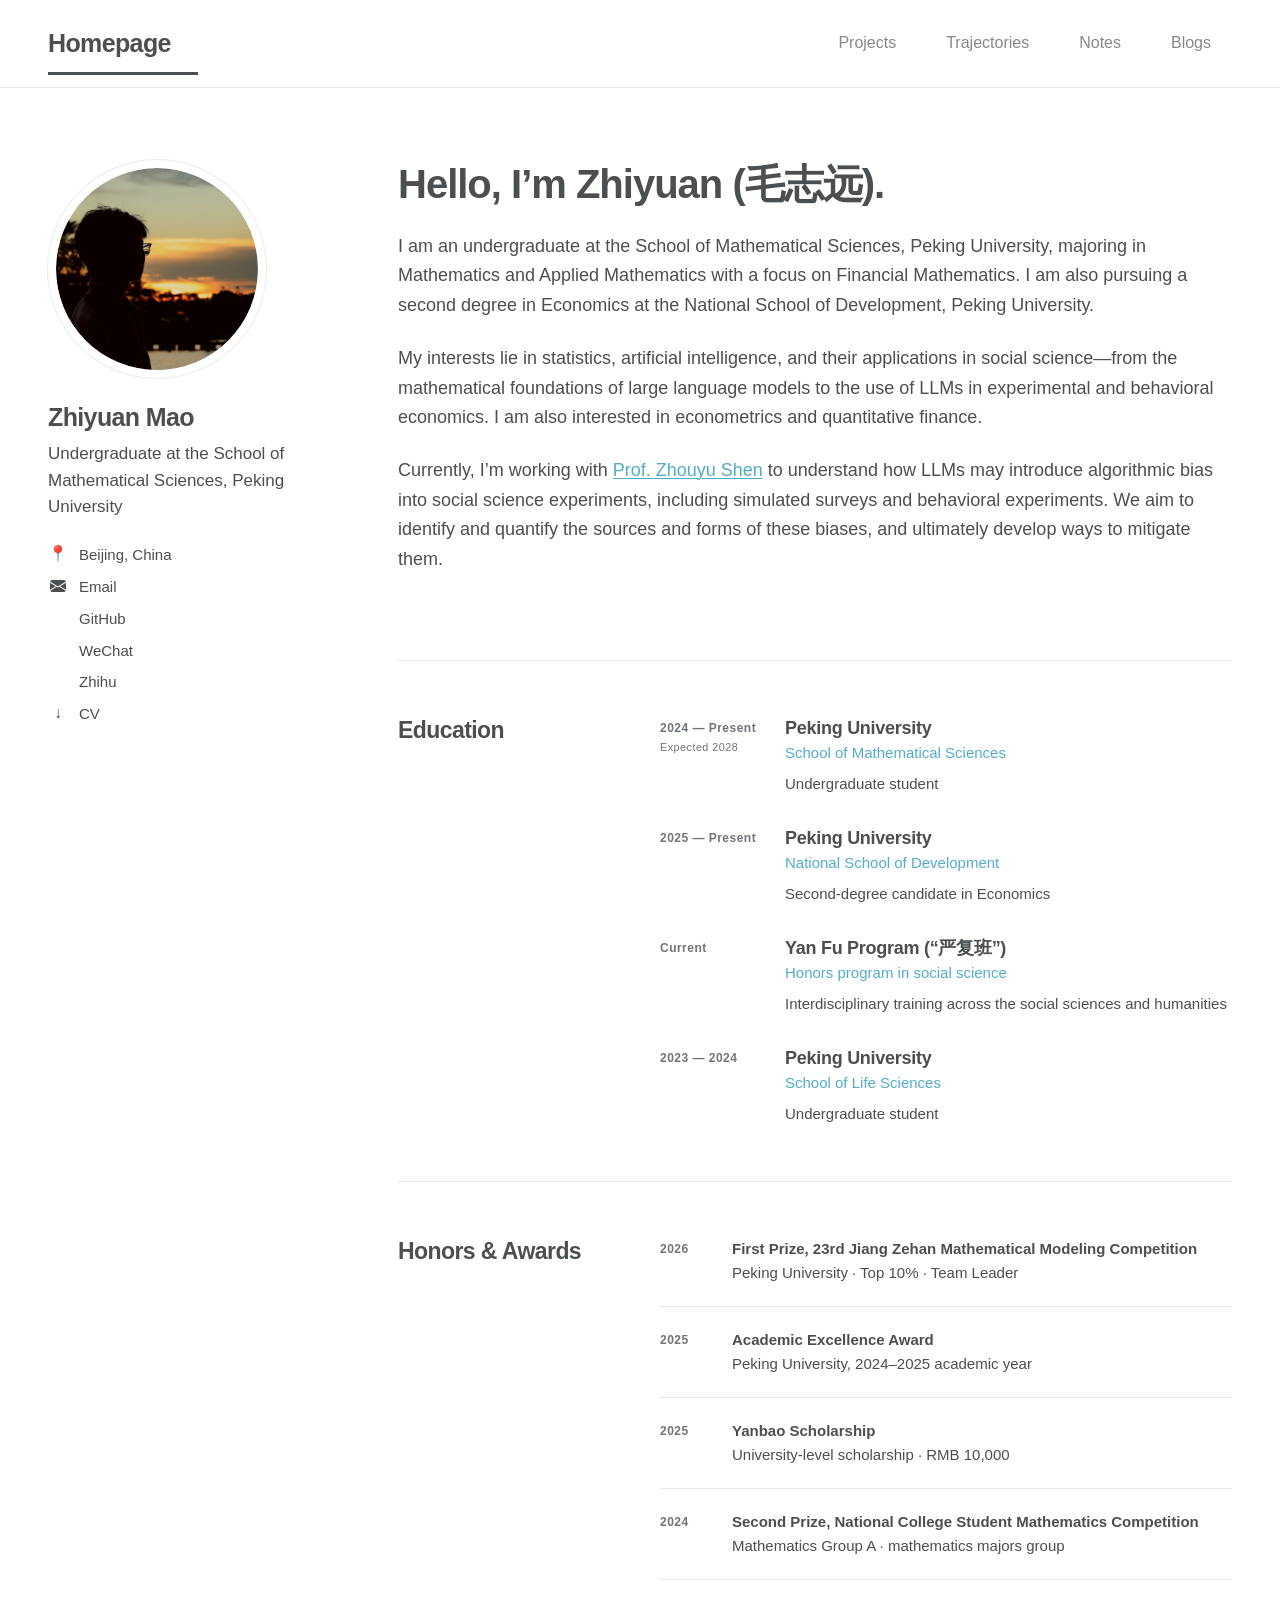
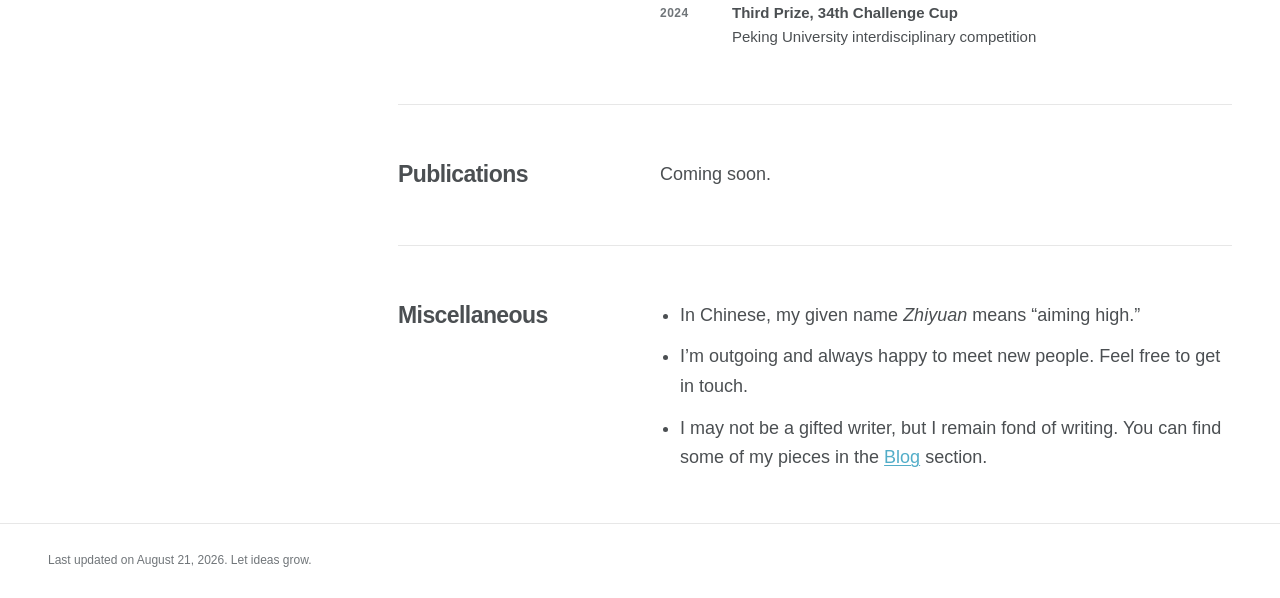
==== index.html @ ad8ecc89 "homepage and cv modified" ====
<!doctype html>
<html lang="en">
<head>
  <meta charset="utf-8">
  <meta name="viewport" content="width=device-width, initial-scale=1">
  <meta name="description" content="Zhiyuan Mao — mathematics, statistics, artificial intelligence, and social science.">
  <meta name="theme-color" content="#ffffff">
  <meta property="og:title" content="Zhiyuan Mao">
  <meta property="og:description" content="Mathematics, statistics, artificial intelligence, and social science.">
  <meta property="og:type" content="website">
  <title>Zhiyuan Mao</title>
  <link rel="icon" href="assets/images/site-icon.png" type="image/png">
  <link rel="apple-touch-icon" href="assets/images/site-icon.png">
  <link rel="stylesheet" href="styles.css?v=6">
  <script src="script.js" defer></script>
</head>
<body data-page="home">
  <a class="skip-link" href="#content">Skip to content</a>
  <header class="site-header">
    <div class="nav-wrap">
      <a class="site-name" href="index.html">Homepage</a>
      <nav class="site-nav" id="site-nav" aria-label="Primary navigation">
        <a href="projects.html" data-nav="projects">Projects</a>
        <a href="trajectories.html" data-nav="trajectories">Trajectories</a>
        <a href="notes.html" data-nav="notes">Notes</a>
        <a href="blog.html" data-nav="blog">Blogs</a>
      </nav>
    </div>
  </header>

  <div class="page-shell">
    <aside class="profile" aria-label="Profile">
      <div class="avatar"><img src="assets/images/zhiyuan-sunset.jpg" alt="Zhiyuan Mao at sunset"></div>
      <h1>Zhiyuan Mao</h1>
      <p class="profile-role">Undergraduate at the School of Mathematical Sciences, Peking University</p>
      <ul class="contact-list">
        <li><span class="contact-symbol" aria-hidden="true">📍</span> Beijing, China</li>
        <li><span class="contact-symbol" aria-hidden="true"><img src="assets/images/email.svg" alt=""></span> <a href="mailto:2300012108@stu.pku.edu.cn">Email</a></li>
        <li><span class="contact-symbol" aria-hidden="true"><img src="https://cdn.simpleicons.org/github/4b4f52" alt=""></span> <a href="https://github.com/maozy-leo" target="_blank" rel="noreferrer">GitHub</a></li>
        <li><span class="contact-symbol" aria-hidden="true"><img src="https://cdn.simpleicons.org/wechat/4b4f52" alt=""></span> <button class="contact-copy" type="button" data-copy="Mzy_2005">WeChat</button></li>
        <li><span class="contact-symbol" aria-hidden="true"><img src="https://cdn.simpleicons.org/zhihu/4b4f52" alt=""></span> <a href="https://www.zhihu.com/people/humble-90-68" target="_blank" rel="noreferrer">Zhihu</a></li>
        <li><span class="contact-symbol" aria-hidden="true">↓</span> <a href="assets/documents/zhiyuan-mao-cv.pdf" target="_blank">CV</a></li>
      </ul>
    </aside>

    <main class="content" id="content">
      <section class="intro">
        <p class="eyebrow">Welcome</p>
        <h2>Hello, I’m Zhiyuan (毛志远).</h2>
        <p>I am an undergraduate at the School of Mathematical Sciences, Peking University, majoring in Mathematics and Applied Mathematics with a focus on Financial Mathematics. I am also pursuing a second degree in Economics at the National School of Development, Peking University.</p>
        <p>My interests lie in statistics, artificial intelligence, and their applications in social science—from the mathematical foundations of large language models to the use of LLMs in experimental and behavioral economics. I am also interested in econometrics and quantitative finance.</p>
        <p>Currently, I’m working with <a href="https://szyu123.github.io/zhouyushen/" target="_blank" rel="noreferrer">Prof. Zhouyu Shen</a> to understand how LLMs may introduce algorithmic bias into social science experiments, including simulated surveys and behavioral experiments. We aim to identify and quantify the sources and forms of these biases, and ultimately develop ways to mitigate them.</p>
      </section>

      <section class="home-section" aria-labelledby="education-title">
        <div class="section-title"><h2 id="education-title">Education</h2></div>
        <div class="timeline">
          <article><time>2024 — Present<br><span class="time-note">Expected 2028</span></time><div><h3>Peking University</h3><p class="meta">School of Mathematical Sciences</p><p>Undergraduate student</p></div></article>
          <article><time>2025 — Present</time><div><h3>Peking University</h3><p class="meta">National School of Development</p><p>Second-degree candidate in Economics</p></div></article>
          <article><time>Current</time><div><h3>Yan Fu Program (“严复班”)</h3><p class="meta">Honors program in social science</p><p>Interdisciplinary training across the social sciences and humanities</p></div></article>
          <article><time>2023 — 2024</time><div><h3>Peking University</h3><p class="meta">School of Life Sciences</p><p>Undergraduate student</p></div></article>
        </div>
      </section>

      <section class="home-section" aria-labelledby="honors-title">
        <div class="section-title"><h2 id="honors-title">Honors &amp; Awards</h2></div>
        <ul class="honors-list">
          <li><span>2026</span><p><strong>First Prize, 23rd Jiang Zehan Mathematical Modeling Competition</strong><br>Peking University · Top 10% · Team Leader</p></li>
          <li><span>2025</span><p><strong>Academic Excellence Award</strong><br>Peking University, 2024–2025 academic year</p></li>
          <li><span>2025</span><p><strong>Yanbao Scholarship</strong><br>University-level scholarship · RMB 10,000</p></li>
          <li><span>2024</span><p><strong>Second Prize, National College Student Mathematics Competition</strong><br>Mathematics Group A · mathematics majors group</p></li>
          <li><span>2024</span><p><strong>Third Prize, 34th Challenge Cup</strong><br>Peking University interdisciplinary competition</p></li>
        </ul>
      </section>

      <section class="home-section" aria-labelledby="publications-title">
        <div class="section-title"><h2 id="publications-title">Publications</h2></div>
        <div class="simple-copy"><p>Coming soon.</p></div>
      </section>

      <section class="home-section" aria-labelledby="misc-title">
        <div class="section-title"><h2 id="misc-title">Miscellaneous</h2></div>
        <ul class="misc-list">
          <li>In Chinese, my given name <em>Zhiyuan</em> means “aiming high.”</li>
          <li>I’m outgoing and always happy to meet new people. Feel free to get in touch.</li>
          <li>I may not be a gifted writer, but I remain fond of writing. You can find some of my pieces in the <a href="blog.html">Blog</a> section.</li>
        </ul>
      </section>
    </main>
  </div>
  <div class="copy-toast" role="status" aria-live="polite" aria-atomic="true">WeChat ID copied to clipboard.</div>
  <footer class="site-footer"><p>Last updated on August 21, 2026. Let ideas grow.</p></footer>
</body>
</html>
---- styles.css ----
@import url('https://fonts.googleapis.com/css2?family=DM+Sans:wght@400;500;600&family=Libre+Franklin:wght@400;500;600;700&family=Source+Serif+4:opsz,wght@8..60,400;8..60,500;8..60,600&display=swap');

:root { --ink:#252a2e; --ink-soft:#5f686f; --ink-faint:#8b9297; --blue:#1769aa; --blue-dark:#0f4f83; --blue-pale:#e9f3fa; --line:#e2e6e8; --paper:#fff; --wash:#f6f8f9; --serif:"Source Serif 4",Georgia,serif; --sans:"Libre Franklin",Arial,sans-serif; --display:"DM Sans",Arial,sans-serif; --content:1120px; }
* { box-sizing:border-box; }
html { scroll-behavior:smooth; }
body { margin:0; background:var(--paper); color:var(--ink); font-family:var(--sans); font-size:15px; line-height:1.75; -webkit-font-smoothing:antialiased; }
a { color:var(--blue); text-decoration-thickness:1px; text-underline-offset:3px; }
a:hover { color:var(--blue-dark); }
.skip-link { position:fixed; left:16px; top:-80px; z-index:100; padding:9px 14px; background:var(--ink); color:white; }
.skip-link:focus { top:12px; }
.site-header { position:sticky; top:0; z-index:20; height:68px; border-bottom:1px solid var(--line); background:rgba(255,255,255,.94); backdrop-filter:blur(12px); }
.nav-wrap { width:min(calc(100% - 44px),var(--content)); height:100%; margin:0 auto; display:flex; align-items:center; }
.site-name { color:var(--ink); font-family:var(--display); font-size:19px; font-weight:600; letter-spacing:-.02em; text-decoration:none; }
.site-nav { display:flex; align-items:stretch; height:100%; margin-left:auto; }
.site-nav a { position:relative; display:grid; place-items:center; padding:0 18px; color:#4d555a; font-size:13px; font-weight:500; text-decoration:none; }
.site-nav a::after { content:""; position:absolute; left:18px; right:18px; bottom:-1px; height:2px; background:var(--blue); transform:scaleX(0); transition:transform .2s ease; }
.site-nav a:hover { color:var(--blue); }
.site-nav a.active { color:var(--ink); }
.site-nav a.active::after { transform:scaleX(1); }
.menu-button { display:none; margin-left:auto; border:0; background:transparent; color:var(--ink); font:600 13px var(--sans); }
.page-shell { width:min(calc(100% - 44px),var(--content)); margin:0 auto; display:grid; grid-template-columns:230px minmax(0,1fr); gap:clamp(54px,8vw,105px); padding:66px 0 90px; }
.profile { align-self:start; position:sticky; top:112px; }
.avatar { width:176px; height:176px; display:grid; place-items:center; border-radius:50%; background:radial-gradient(circle at 32% 26%,#edf5fa,#c6dfed 56%,#8bbbd4); box-shadow:inset 0 0 0 1px rgba(23,105,170,.12); }
.avatar img { position:relative; z-index:2; display:block; width:100%; height:100%; border-radius:inherit; object-fit:cover; object-position:center; }
.avatar span { color:rgba(15,79,131,.62); font-family:var(--serif); font-size:49px; font-weight:500; letter-spacing:-.05em; }
.profile h1 { margin:23px 0 4px; font:600 23px/1.25 var(--display); letter-spacing:-.025em; }
.profile-role { margin:0; color:var(--ink-soft); font:14px/1.55 var(--serif); }
.profile-line { margin:9px 0 24px; color:var(--ink-faint); font-size:11px; letter-spacing:.04em; text-transform:uppercase; }
.contact-list { display:grid; gap:9px; margin:0; padding:19px 0 0; border-top:1px solid var(--line); list-style:none; }
.profile .contact-list { margin-top:24px; }
.contact-list li { display:grid; grid-template-columns:18px 1fr; gap:6px; align-items:start; color:var(--ink-soft); font-size:12px; line-height:1.5; }
.contact-list li>span:first-child { color:var(--ink-faint); text-align:center; }
.contact-symbol { display:grid; width:20px; min-height:20px; place-items:center; font-size:16px; line-height:1; }
.contact-symbol img { display:block; width:16px; height:16px; }
.contact-list a { color:inherit; text-decoration:none; }
.contact-list a,.contact-copy { overflow-wrap:anywhere; }
.contact-list a:hover { color:var(--blue); }
.contact-copy { margin:0; padding:0; border:0; background:transparent; color:inherit; font:inherit; line-height:inherit; text-align:left; cursor:pointer; }
.contact-copy:hover,.contact-copy:focus-visible { color:var(--blue); text-decoration:underline; text-underline-offset:2px; }
.content { min-width:0; }
.intro { padding:3px 0 59px; border-bottom:1px solid var(--line); }
.eyebrow,.section-title>p { margin:0 0 11px; color:var(--blue); font-size:10px; font-weight:700; letter-spacing:.16em; text-transform:uppercase; }
.intro h2,.page-header h1 { margin:0 0 22px; font:500 clamp(39px,5vw,61px)/1.06 var(--serif); letter-spacing:-.035em; }
.lead { margin:0 0 26px; color:#353d42; font:400 clamp(20px,2.3vw,26px)/1.52 var(--serif); }
.intro>p:not(.eyebrow):not(.lead) { max-width:780px; color:var(--ink-soft); }
.intro-links { display:flex; gap:24px; align-items:center; margin-top:30px; }
.button { display:inline-flex; align-items:center; min-height:43px; padding:0 18px; border-radius:3px; background:var(--blue); color:white; font-size:12px; font-weight:600; text-decoration:none; }
.button:hover { background:var(--blue-dark); color:white; }
.text-link { font-size:12px; font-weight:600; text-decoration:none; }
.text-link span { margin-left:3px; }
.home-section { display:grid; grid-template-columns:220px 1fr; gap:35px; padding:55px 0; border-bottom:1px solid var(--line); }
.section-title h2 { margin:0; font:600 20px/1.25 var(--display); letter-spacing:-.025em; }
.timeline { display:grid; gap:30px; }
.timeline article { display:grid; grid-template-columns:105px 1fr; gap:20px; }
.timeline time,.honors-list>li>span { padding-top:3px; color:var(--ink-faint); font-size:10px; font-weight:600; letter-spacing:.04em; }
.timeline h3,.skill-grid h3 { margin:0; font:600 16px/1.35 var(--display); letter-spacing:-.015em; }
.timeline .meta { margin:2px 0 8px; color:var(--blue); font:500 13px/1.45 var(--serif); }
.timeline p:not(.meta),.skill-grid p { margin:0; color:var(--ink-soft); font-size:13px; line-height:1.65; }
.skill-grid { display:grid; grid-template-columns:repeat(3,1fr); gap:0; border:1px solid var(--line); }
.skill-grid article { min-height:185px; padding:20px; border-right:1px solid var(--line); }
.skill-grid article:last-child { border-right:0; }
.skill-grid h3 { margin-bottom:11px; }
.honors-list { display:grid; margin:0; padding:0; list-style:none; }
.honors-list li { display:grid; grid-template-columns:54px 1fr; gap:18px; padding:0 0 21px; margin:0 0 21px; border-bottom:1px solid var(--line); }
.honors-list li:last-child { margin:0; padding:0; border:0; }
.honors-list p { margin:0; color:var(--ink-soft); font-size:13px; line-height:1.55; }
.honors-list strong { color:var(--ink); font-weight:600; }
.time-note { font-size:.9em; font-weight:400; }
.simple-copy p { margin:0; }
.misc-list { margin:0; padding-left:20px; }
.misc-list li { margin:0 0 12px; }
.copy-toast { position:fixed; right:26px; bottom:26px; z-index:50; padding:11px 16px; border-radius:3px; background:#363a3d; color:#fff; font-size:13px; opacity:0; pointer-events:none; transform:translateY(10px); transition:opacity .18s ease,transform .18s ease; }
.copy-toast.show { opacity:1; transform:translateY(0); }
.next-section { margin-top:55px; padding:33px 38px; background:var(--wash); border-left:3px solid var(--blue); }
.next-section h2 { max-width:620px; margin:0 0 15px; font:500 26px/1.35 var(--serif); }
.page-header { padding:3px 0 46px; border-bottom:1px solid var(--line); }
.page-header .lead { max-width:760px; margin-bottom:0; }
.project-stack { display:grid; }
.project-entry { display:grid; grid-template-columns:42px 1fr; gap:28px; padding:44px 0; border-bottom:1px solid var(--line); }
.entry-number { padding-top:6px; color:var(--ink-faint); font:600 10px var(--display); }
.entry-meta { margin:0 0 8px; color:var(--blue); font-size:10px; font-weight:700; letter-spacing:.1em; text-transform:uppercase; }
.project-entry h2,.trajectory-list h2,.post-list h2 { margin:0 0 11px; font:500 25px/1.25 var(--serif); letter-spacing:-.015em; }
.project-entry p,.trajectory-list p,.post-list p { margin:0; color:var(--ink-soft); font-size:13px; }
.tags { display:flex; flex-wrap:wrap; gap:6px; margin-top:17px; }
.tags span { padding:3px 8px; border:1px solid #d7e2e8; border-radius:2px; background:#fafcfd; color:#54707f; font-size:9px; }
.entry-links { display:flex; flex-wrap:wrap; gap:19px; margin-top:17px; }
.entry-links a { font-size:11px; font-weight:600; text-decoration:none; }
.trajectory-list article { display:grid; grid-template-columns:128px 1fr; gap:30px; padding:43px 0; border-bottom:1px solid var(--line); }
.trajectory-date { padding-top:5px; color:var(--ink-faint); font-size:10px; font-weight:600; letter-spacing:.03em; }
.trajectory-list ul { margin:18px 0 0; padding-left:18px; color:var(--ink-soft); font-size:12px; }
.trajectory-list li { margin:4px 0; }
.placeholder-entry { background:linear-gradient(90deg,transparent,var(--wash)); }
.note-section { padding:49px 0 7px; }
.note-heading { display:grid; grid-template-columns:1fr .75fr; gap:35px; align-items:end; margin-bottom:23px; }
.note-heading h2 { margin:0; font:500 28px/1.25 var(--serif); }
.note-heading>p { margin:0; color:var(--ink-faint); font-size:11px; line-height:1.6; }
.note-grid { display:grid; grid-template-columns:repeat(3,1fr); border-top:1px solid var(--line); border-left:1px solid var(--line); }
.note-card { min-height:220px; display:flex; flex-direction:column; padding:20px; border-right:1px solid var(--line); border-bottom:1px solid var(--line); color:var(--ink); text-decoration:none; transition:background .2s,transform .2s; }
a.note-card:hover { position:relative; z-index:1; background:var(--blue-pale); color:var(--ink); transform:translateY(-3px); }
.note-card>span { color:var(--blue); font-size:9px; font-weight:700; letter-spacing:.08em; text-transform:uppercase; }
.note-card h3 { margin:18px 0 10px; font:500 19px/1.3 var(--serif); }
.note-card p { margin:0; color:var(--ink-soft); font-size:11px; line-height:1.6; }
.note-card i { margin-top:auto; padding-top:18px; color:var(--blue); font-size:10px; font-style:normal; font-weight:600; }
.note-card.muted { background:#fbfbfb; }
.note-card.muted i { color:var(--ink-faint); }
.course-note-card { min-height:155px; }
.technical-note-grid { grid-template-columns:repeat(2,1fr); }
.technical-note-card { min-height:205px; }
.post-list>a { display:grid; grid-template-columns:145px 1fr; gap:28px; padding:37px 0; border-bottom:1px solid var(--line); color:var(--ink); text-decoration:none; transition:padding .2s,background .2s; }
.post-list>a:hover { padding-left:12px; background:linear-gradient(90deg,var(--wash),transparent); color:var(--ink); }
.post-list time { padding-top:5px; color:var(--ink-faint); font-size:10px; }
.post-list>a>span { color:var(--blue); font-size:17px; }
.blog-closing { margin:48px 0 0; padding:3px 0 3px 25px; border-left:3px solid var(--blue); color:var(--ink); font-size:18px; }
.site-footer { border-top:1px solid var(--line); }
.site-footer p { width:min(calc(100% - 44px),var(--content)); margin:0 auto; padding:27px 0; color:var(--ink-faint); font-size:10px; }

@media (max-width:860px) {
  .site-header { height:61px; }
  .nav-wrap { width:min(calc(100% - 32px),var(--content)); }
  .menu-button { display:block; }
  .site-nav { display:none; position:absolute; top:61px; left:0; right:0; height:auto; padding:8px 16px 14px; border-bottom:1px solid var(--line); background:white; box-shadow:0 10px 25px rgba(24,39,48,.08); }
  .site-nav.open { display:grid; }
  .site-nav a { display:block; padding:10px 0; }
  .site-nav a::after { display:none; }
  .page-shell { width:min(calc(100% - 32px),var(--content)); grid-template-columns:1fr; gap:45px; padding-top:40px; }
  .profile { position:static; display:grid; grid-template-columns:112px 1fr; column-gap:24px; align-items:center; padding-bottom:36px; border-bottom:1px solid var(--line); }
  .avatar { grid-row:1/span 4; width:112px; height:112px; }
  .avatar span { font-size:34px; }
  .profile h1 { margin-top:0; }
  .profile-line { margin-bottom:0; }
  .contact-list { grid-column:1/-1; grid-template-columns:repeat(2,minmax(0,1fr)); margin-top:25px; }
  .note-grid { grid-template-columns:repeat(2,1fr); }
}
@media (max-width:620px) {
  .page-shell { padding-bottom:60px; }
  .profile { grid-template-columns:82px 1fr; column-gap:18px; }
  .avatar { width:82px; height:82px; }
  .avatar span { font-size:27px; }
  .profile h1 { font-size:21px; }
  .contact-list { grid-template-columns:1fr; }
  .intro h2,.page-header h1 { font-size:39px; }
  .intro-links { align-items:flex-start; flex-direction:column; gap:14px; }
  .home-section { grid-template-columns:1fr; gap:24px; }
  .timeline article { grid-template-columns:85px 1fr; gap:14px; }
  .skill-grid { grid-template-columns:1fr; }
  .skill-grid article { min-height:0; border-right:0; border-bottom:1px solid var(--line); }
  .skill-grid article:last-child { border-bottom:0; }
  .next-section { padding:28px 24px; }
  .project-entry { grid-template-columns:28px 1fr; gap:12px; }
  .trajectory-list article { grid-template-columns:1fr; gap:8px; }
  .note-heading { grid-template-columns:1fr; gap:10px; }
  .note-grid { grid-template-columns:1fr; }
  .note-card { min-height:190px; }
  .course-note-card { min-height:150px; }
  .post-list>a { grid-template-columns:1fr; gap:8px; }
  .post-list time { grid-column:1/-1; }
}

/* Academic Pages visual language — intentionally close to the reference. */
:root {
  --ink:#4b4f52;
  --ink-soft:#505457;
  --ink-faint:#707579;
  --blue:#52adc8;
  --blue-dark:#318da9;
  --blue-pale:#f2fafc;
  --line:#e7e7e7;
  --wash:#f7f7f7;
  --sans:-apple-system,BlinkMacSystemFont,"Segoe UI",Roboto,"Helvetica Neue",Arial,sans-serif;
  --display:var(--sans);
  --serif:var(--sans);
  --content:1460px;
}

body { color:var(--ink); font-family:var(--sans); font-size:18px; line-height:1.65; }
a { color:var(--blue); text-decoration-thickness:1px; text-underline-offset:2px; }
.site-header { height:88px; background:#fff; backdrop-filter:none; }
.nav-wrap { width:min(calc(100% - 96px),var(--content)); }
.site-name { position:relative; align-self:stretch; display:flex; align-items:center; min-width:150px; color:var(--ink); font-size:25px; font-weight:700; letter-spacing:-.025em; }
.site-name::after { content:""; position:absolute; right:0; bottom:12px; left:0; height:3px; background:var(--ink); }
body:not([data-page="home"]) .site-name::after { display:none; }
.site-nav { gap:8px; }
.site-nav a { padding:0 21px; color:var(--ink); font-size:18px; font-weight:400; }
.site-nav a::after { display:none; }
.site-nav a:hover,.site-nav a.active { color:var(--blue); }
.site-nav a.active::after { display:block; right:21px; bottom:12px; left:21px; height:3px; background:var(--ink); transform:scaleX(1); }

.page-shell { width:min(calc(100% - 96px),var(--content)); grid-template-columns:270px minmax(0,1fr); gap:80px; padding:72px 0 110px; }
.profile { top:126px; }
.avatar { position:relative; width:218px; height:218px; overflow:hidden; border:8px solid #fff; outline:1px solid #eceeef; background:#e1e3e4; box-shadow:0 0 0 1px #f3f3f3; }
.avatar span { display:none; }
.avatar::before { content:""; position:absolute; z-index:1; top:42px; left:50%; width:78px; height:78px; border-radius:50%; background:#adb2b5; transform:translateX(-50%); }
.avatar::after { content:""; position:absolute; bottom:-9px; left:50%; width:190px; height:108px; border-radius:50% 50% 0 0; background:#adb2b5; transform:translateX(-50%); }
.profile h1 { margin:24px 0 8px; color:var(--ink); font-size:25px; font-weight:700; letter-spacing:-.025em; }
.profile-role { color:var(--ink); font-family:var(--sans); font-size:17px; line-height:1.55; }
.profile-line { margin:10px 0 28px; color:var(--ink-soft); font-size:13px; letter-spacing:0; text-transform:none; }
.contact-list { gap:10px; padding-top:0; border-top:0; }
.contact-list li { grid-template-columns:24px 1fr; gap:7px; color:var(--ink); font-size:15px; line-height:1.45; }
.contact-list li>span:first-child { color:var(--ink); font-weight:700; }

.intro { padding:2px 0 62px; }
.eyebrow { display:none; }
.intro h2,.page-header h1 { margin:0 0 25px; color:var(--ink); font-family:var(--sans); font-size:40px; font-weight:700; line-height:1.12; letter-spacing:-.025em; }
.lead { margin-bottom:25px; color:var(--ink); font-family:var(--sans); font-size:21px; line-height:1.55; }
.intro>p:not(.eyebrow):not(.lead) { max-width:none; margin:0 0 23px; color:var(--ink); font-size:18px; line-height:1.65; }
.intro-links { margin-top:23px; }
.button { min-height:auto; padding:0; border-radius:0; background:transparent; color:var(--blue); font-size:17px; font-weight:400; text-decoration:underline; text-underline-offset:2px; }
.button:hover { background:transparent; color:var(--blue-dark); }
.text-link { font-size:17px; font-weight:400; text-decoration:underline; }

.home-section { grid-template-columns:220px 1fr; gap:42px; padding:55px 0; }
.section-title>p { margin-bottom:8px; color:var(--ink-faint); font-size:11px; }
.section-title h2 { color:var(--ink); font-size:23px; font-weight:700; }
.timeline time,.honors-list>li>span { color:var(--ink-faint); font-size:12px; }
.timeline h3,.skill-grid h3 { color:var(--ink); font-size:18px; font-weight:700; }
.timeline .meta { color:var(--blue); font-family:var(--sans); font-size:15px; }
.timeline p:not(.meta),.skill-grid p,.honors-list p { color:var(--ink); font-size:15px; line-height:1.6; }
.skill-grid article { min-height:205px; padding:24px; }
.next-section { background:#fafafa; border-left:0; }
.next-section h2 { font-family:var(--sans); font-size:24px; font-weight:700; }

.page-header { padding:2px 0 48px; }
.page-header .lead { max-width:none; }
.entry-meta { color:var(--blue); }
.project-entry h2,.trajectory-list h2,.post-list h2,.note-heading h2,.note-card h3 { color:var(--ink); font-family:var(--sans); font-weight:700; }
.project-entry h2,.trajectory-list h2,.post-list h2 { font-size:25px; }
.project-entry p,.trajectory-list p,.post-list p { color:var(--ink); font-size:16px; line-height:1.65; }
.project-entry .project-award { margin:0 0 13px; color:var(--blue-dark); font-size:13px; line-height:1.55; }
.entry-links a { font-size:15px; font-weight:400; text-decoration:underline; }
.tags span { color:var(--ink-soft); font-size:11px; }
.trajectory-list ul { color:var(--ink); font-size:15px; }
.note-heading>p,.note-card p { color:var(--ink); }
.note-card>span { color:var(--blue); }
.note-card i { font-size:13px; font-weight:400; text-decoration:underline; }
.post-list time { font-size:13px; }
.post-list p[lang="zh-CN"] { line-height:1.8; }
.site-footer p { width:min(calc(100% - 96px),var(--content)); font-size:12px; }

@media (max-width:1100px) {
  .site-name { min-width:150px; }
  .site-nav a { padding:0 12px; font-size:16px; }
  .page-shell { grid-template-columns:230px minmax(0,1fr); gap:50px; }
}

@media (max-width:860px) {
  .site-header { height:68px; }
  .nav-wrap { width:min(calc(100% - 36px),var(--content)); }
  .site-name { min-width:0; font-size:22px; }
  .site-name::after { bottom:8px; height:2px; }
  .site-nav { top:68px; gap:0; }
  .site-nav a { font-size:16px; }
  .site-nav a.active::after { display:none; }
  .page-shell { width:min(calc(100% - 36px),var(--content)); grid-template-columns:1fr; gap:45px; padding-top:44px; }
  .profile { grid-template-columns:130px 1fr; }
  .avatar { width:130px; height:130px; }
  .avatar::before { top:23px; width:48px; height:48px; }
  .avatar::after { width:112px; height:63px; }
  .contact-list { grid-template-columns:repeat(2,minmax(0,1fr)); }
}

@media (max-width:620px) {
  body { font-size:16px; }
  .profile { grid-template-columns:92px 1fr; }
  .avatar { width:92px; height:92px; }
  .avatar::before { top:15px; width:35px; height:35px; }
  .avatar::after { width:82px; height:47px; }
  .profile h1 { font-size:21px; }
  .profile-role { font-size:15px; }
  .contact-list { grid-template-columns:1fr; }
  .intro h2,.page-header h1 { font-size:34px; }
  .lead { font-size:19px; }
  .intro>p:not(.eyebrow):not(.lead) { font-size:16px; }
  .home-section { grid-template-columns:1fr; }
}

/* Persistent flat navigation and a single homepage footer divider. */
.menu-button { display:none !important; }
.site-nav a { color:#85898c; font-size:16px; font-weight:400; }
.site-nav a.active { color:var(--ink); font-weight:700; }
body[data-page="home"] .home-section:last-of-type { padding-bottom:38px; border-bottom:0; }
body[data-page="home"] .page-shell { padding-bottom:0; }
body[data-page="projects"] .project-entry:last-child { border-bottom:0; }

@media (max-width:860px) {
  .site-nav { position:static; display:flex; height:100%; margin-left:auto; padding:0; border:0; background:transparent; box-shadow:none; }
  .site-nav a { display:flex; align-items:center; padding:0 9px; color:#85898c; font-size:13px; }
  .site-nav a.active { color:var(--ink); font-weight:700; }
  .site-nav a.active::after { display:block; right:9px; bottom:8px; left:9px; height:2px; }
}

@media (max-width:620px) {
  .nav-wrap { width:calc(100% - 20px); }
  .site-name { min-width:auto; font-size:18px; }
  .site-nav a { padding:0 5px; font-size:11px; letter-spacing:-.01em; }
  .site-nav a.active::after { right:5px; bottom:7px; left:5px; }
}

/* Notes — compact academic archive. */
body[data-page="notes"] .notes-header { padding-bottom:54px; border-bottom:0; }
.notes-intro,.accent-intro { margin:0; padding:3px 0 3px 25px; border-left:3px solid var(--blue); font-size:20px; line-height:1.65; }
.notes-section { padding:39px 0 5px; border-top:1px solid var(--line); }
.notes-section + .notes-section { margin-top:50px; }
.notes-section-heading { display:flex; align-items:baseline; justify-content:space-between; gap:24px; }
.notes-section-heading h2 { margin:0; color:var(--ink); font-size:29px; line-height:1.2; }
.notes-section-heading>span { flex:none; color:var(--ink-faint); font-size:11px; font-weight:700; letter-spacing:.08em; text-transform:uppercase; }
.notes-section-description { max-width:620px; margin:10px 0 31px; color:var(--ink-faint); font-size:14px; line-height:1.6; }
.course-groups { display:grid; gap:34px; }
.course-group { display:grid; grid-template-columns:190px minmax(0,1fr); gap:34px; }
.course-group>header { display:flex; align-items:flex-start; justify-content:space-between; gap:12px; padding-top:13px; border-top:2px solid var(--ink); }
.course-group>header h3 { margin:0; color:var(--ink); font-size:15px; line-height:1.45; }
.course-group>header span { color:var(--ink-faint); font-size:10px; font-weight:700; }
.course-list { display:grid; grid-template-columns:repeat(2,minmax(0,1fr)); column-gap:24px; }
.course-list a { display:flex; align-items:center; justify-content:space-between; gap:16px; min-height:58px; padding:10px 12px; border-top:1px solid var(--line); color:var(--ink); font-size:14px; font-weight:600; line-height:1.35; text-decoration:none; transition:background .18s,color .18s,padding .18s; }
.course-list a:hover { padding-left:17px; background:var(--blue-pale); color:var(--blue-dark); }
.course-list i { flex:none; color:var(--blue); font-size:14px; font-style:normal; font-weight:400; }
.technical-note-grid { display:grid; grid-template-columns:repeat(2,minmax(0,1fr)); gap:22px; }
.technical-note { min-height:235px; display:flex; flex-direction:column; padding:24px 25px; border:1px solid var(--line); border-top:3px solid var(--blue); background:#fcfcfc; color:var(--ink); text-decoration:none; transition:background .18s,box-shadow .18s,transform .18s; }
.technical-note:hover { background:var(--blue-pale); box-shadow:0 10px 26px rgba(35,69,82,.08); color:var(--ink); transform:translateY(-3px); }
.technical-number { align-self:flex-end; color:#b9bdc0; font-size:28px; font-weight:300; line-height:1; }
.technical-source { margin-top:-7px; color:var(--blue); font-size:10px; font-weight:700; letter-spacing:.09em; text-transform:uppercase; }
.technical-note h3 { margin:17px 0 11px; color:var(--ink); font-size:21px; line-height:1.3; }
.technical-note p { margin:0; color:var(--ink-soft); font-size:13px; line-height:1.65; }
.technical-note i { margin-top:auto; padding-top:24px; color:var(--blue-dark); font-size:13px; font-style:normal; text-decoration:underline; text-underline-offset:2px; }

@media (max-width:860px) {
  .course-group { grid-template-columns:155px minmax(0,1fr); gap:24px; }
}

@media (max-width:620px) {
  body[data-page="notes"] .notes-header { padding-bottom:42px; }
  .notes-intro,.accent-intro { padding-left:18px; font-size:17px; }
  .notes-section { padding-top:31px; }
  .notes-section + .notes-section { margin-top:42px; }
  .notes-section-heading h2 { font-size:25px; }
  .course-group { grid-template-columns:1fr; gap:9px; }
  .course-group>header { padding-top:11px; }
  .course-list { grid-template-columns:1fr; }
  .course-list a { min-height:54px; }
  .technical-note-grid { grid-template-columns:1fr; }
  .technical-note { min-height:215px; }
}

/* Trajectories — interactive timeline. */
body[data-page="trajectories"] .page-header { border-bottom:0; }
.trajectory-explorer { display:grid; grid-template-columns:275px minmax(0,1fr); gap:48px; padding-top:28px; border-top:1px solid var(--line); }
.trajectory-nav { position:relative; }
.trajectory-nav::before { content:""; position:absolute; top:9px; bottom:38px; left:7px; width:1px; background:var(--line); }
.trajectory-point { position:relative; width:100%; display:block; padding:0 0 31px 35px; border:0; background:transparent; color:var(--ink-faint); font:inherit; text-align:left; cursor:pointer; }
.trajectory-point::before { content:""; position:absolute; z-index:1; top:6px; left:1px; width:13px; height:13px; border:2px solid #b9bdc0; border-radius:50%; background:#fff; transition:border-color .18s,background .18s,box-shadow .18s,transform .18s; }
.trajectory-point:hover::before,.trajectory-point:focus-visible::before,.trajectory-point.active::before { border-color:var(--blue); background:var(--blue); box-shadow:0 0 0 5px var(--blue-pale); transform:scale(1.06); }
.trajectory-point:focus-visible { outline:0; }
.trajectory-point-date { display:block; color:var(--ink-faint); font-size:11px; font-weight:700; letter-spacing:.04em; text-transform:uppercase; transition:color .18s; }
.trajectory-point-summary { display:block; margin-top:5px; color:inherit; font-size:13px; line-height:1.45; transition:color .18s; }
.trajectory-point:hover .trajectory-point-date,.trajectory-point.active .trajectory-point-date { color:var(--blue-dark); }
.trajectory-point:hover .trajectory-point-summary,.trajectory-point.active .trajectory-point-summary { color:var(--ink); }
.trajectory-details { min-width:0; }
.trajectory-panel { min-height:430px; padding:34px 36px 38px; border-top:3px solid var(--blue); background:#fafafa; animation:trajectory-panel-in .24s ease both; }
.trajectory-panel[hidden] { display:none; }
.trajectory-panel .entry-meta { margin-bottom:12px; }
.trajectory-panel h2 { margin:0 0 18px; color:var(--ink); font-size:29px; line-height:1.25; }
.trajectory-panel p { margin:0; color:var(--ink); font-size:16px; line-height:1.72; }
.trajectory-panel ul { margin:22px 0 0; padding-left:21px; color:var(--ink); font-size:15px; line-height:1.65; }
.trajectory-panel li + li { margin-top:10px; }
.trajectory-panel .entry-links { margin-top:25px; }
.trajectory-panel-next { border-top:0; border-left:3px solid var(--blue); background:linear-gradient(135deg,#fafafa,var(--blue-pale)); }
@keyframes trajectory-panel-in { from { opacity:0; transform:translateY(5px); } to { opacity:1; transform:none; } }

@media (max-width:720px) {
  .trajectory-explorer { grid-template-columns:1fr; gap:26px; }
  .trajectory-nav { display:grid; grid-template-columns:repeat(2,minmax(0,1fr)); gap:0 18px; }
  .trajectory-nav::before { display:none; }
  .trajectory-point { min-height:74px; padding:13px 8px 13px 27px; border-top:1px solid var(--line); }
  .trajectory-point::before { top:17px; left:4px; }
  .trajectory-panel { min-height:0; padding:27px 24px 31px; }
  .trajectory-panel h2 { font-size:24px; }
}

@media (max-width:420px) {
  .trajectory-nav { grid-template-columns:1fr; }
  .trajectory-point { min-height:66px; }
}

@media (prefers-reduced-motion:reduce) {
  .trajectory-panel { animation:none; }
}
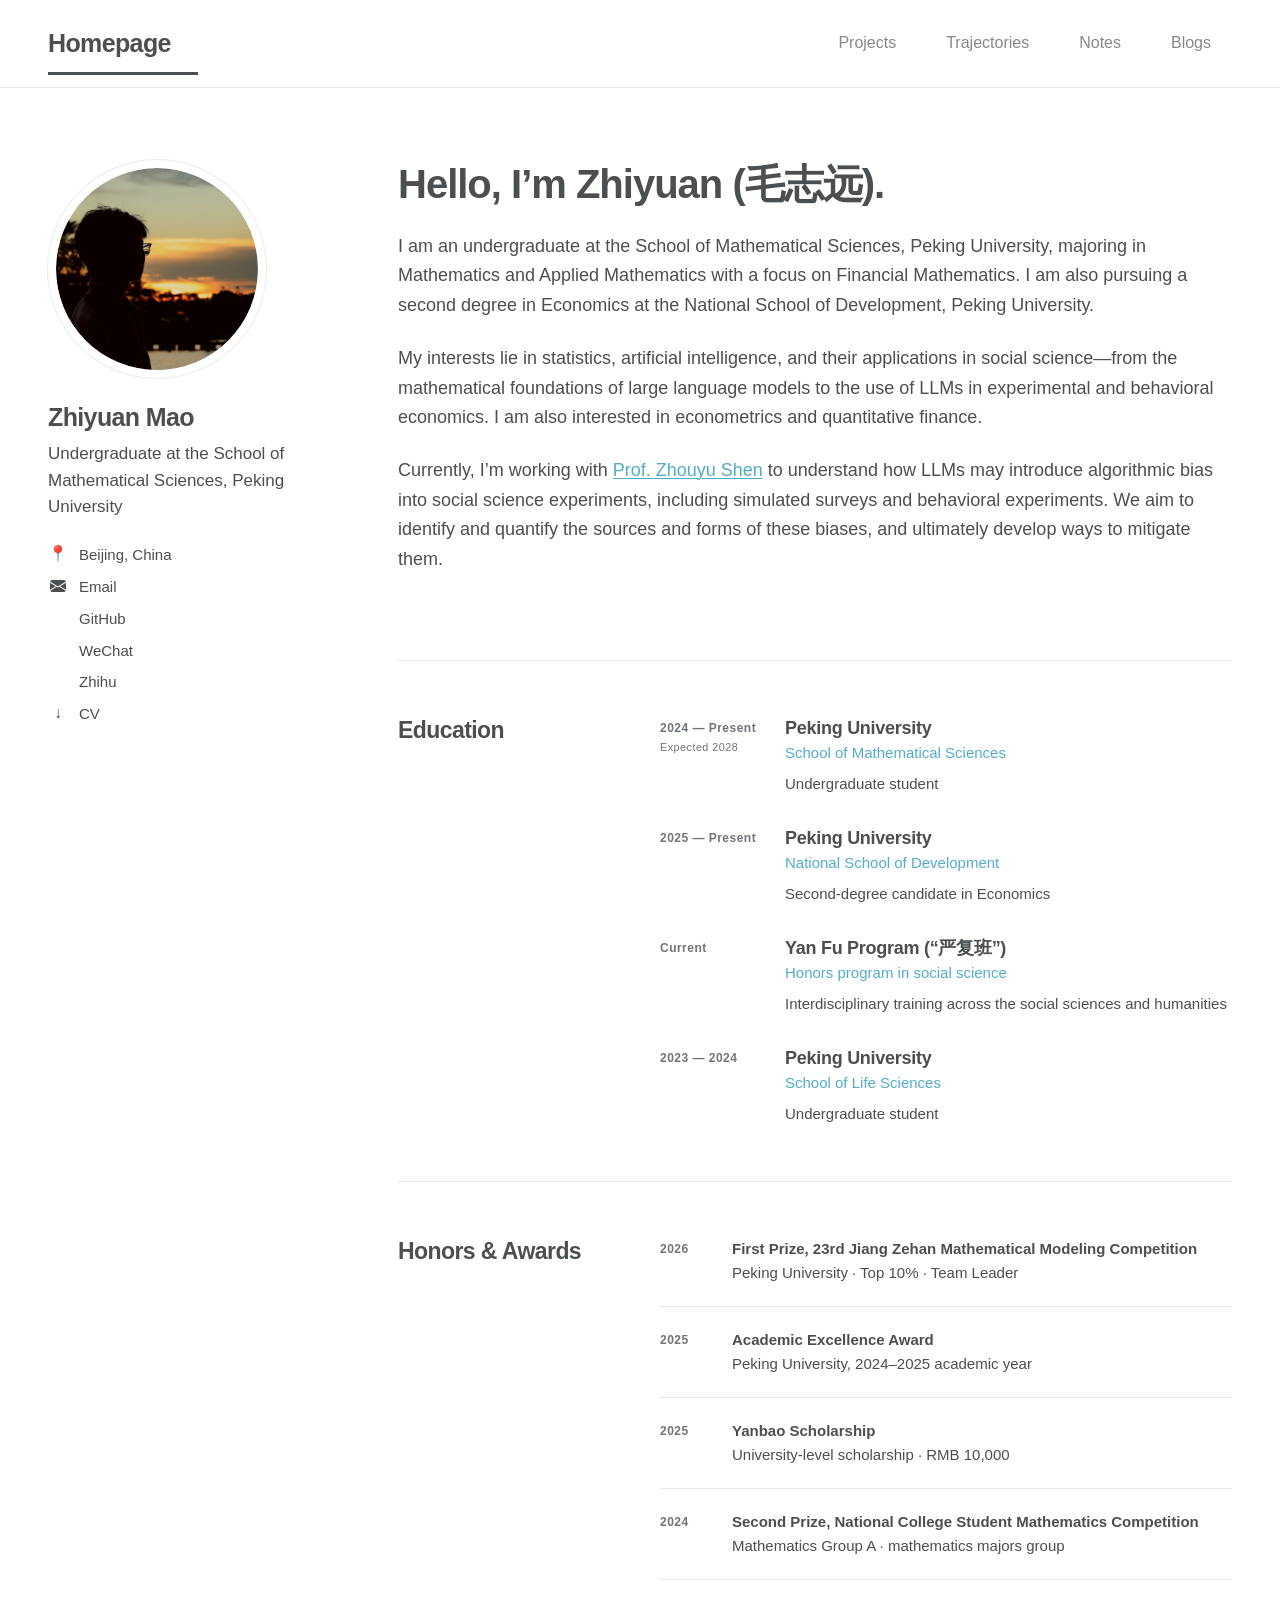
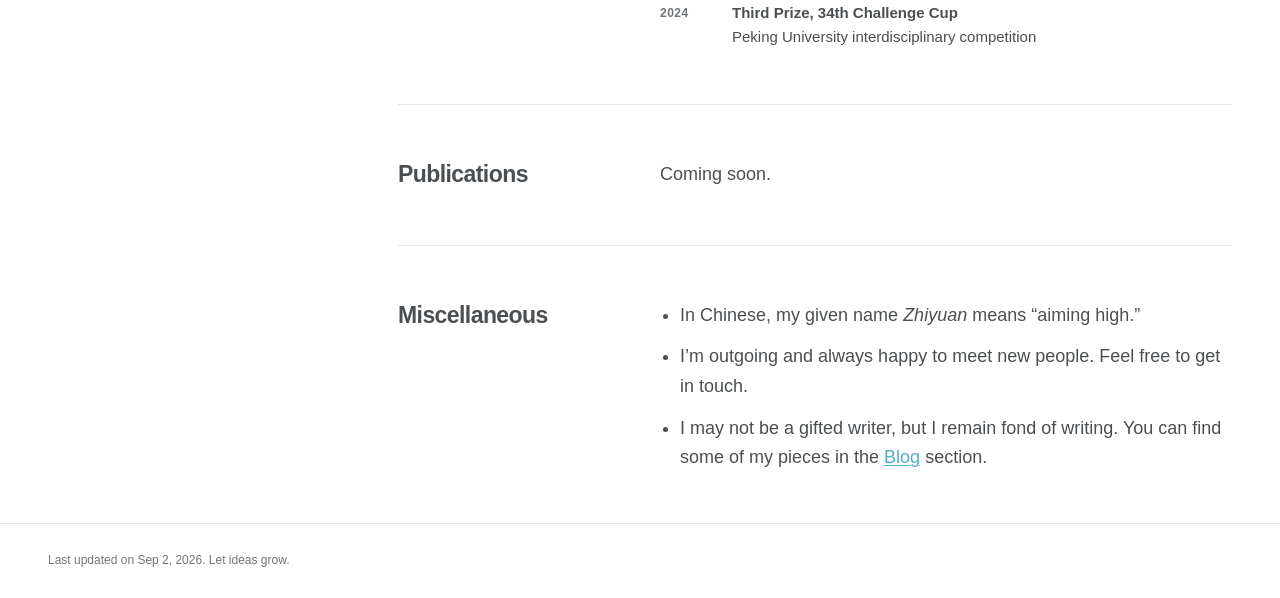
==== commit b125fb93: "Date updated" ====
--- a/index.html
+++ b/index.html
@@ -89,6 +89,6 @@
     </main>
   </div>
   <div class="copy-toast" role="status" aria-live="polite" aria-atomic="true">WeChat ID copied to clipboard.</div>
-  <footer class="site-footer"><p>Last updated on August 21, 2026. Let ideas grow.</p></footer>
+  <footer class="site-footer"><p>Last updated on Sep 2, 2026. Let ideas grow.</p></footer>
 </body>
 </html>
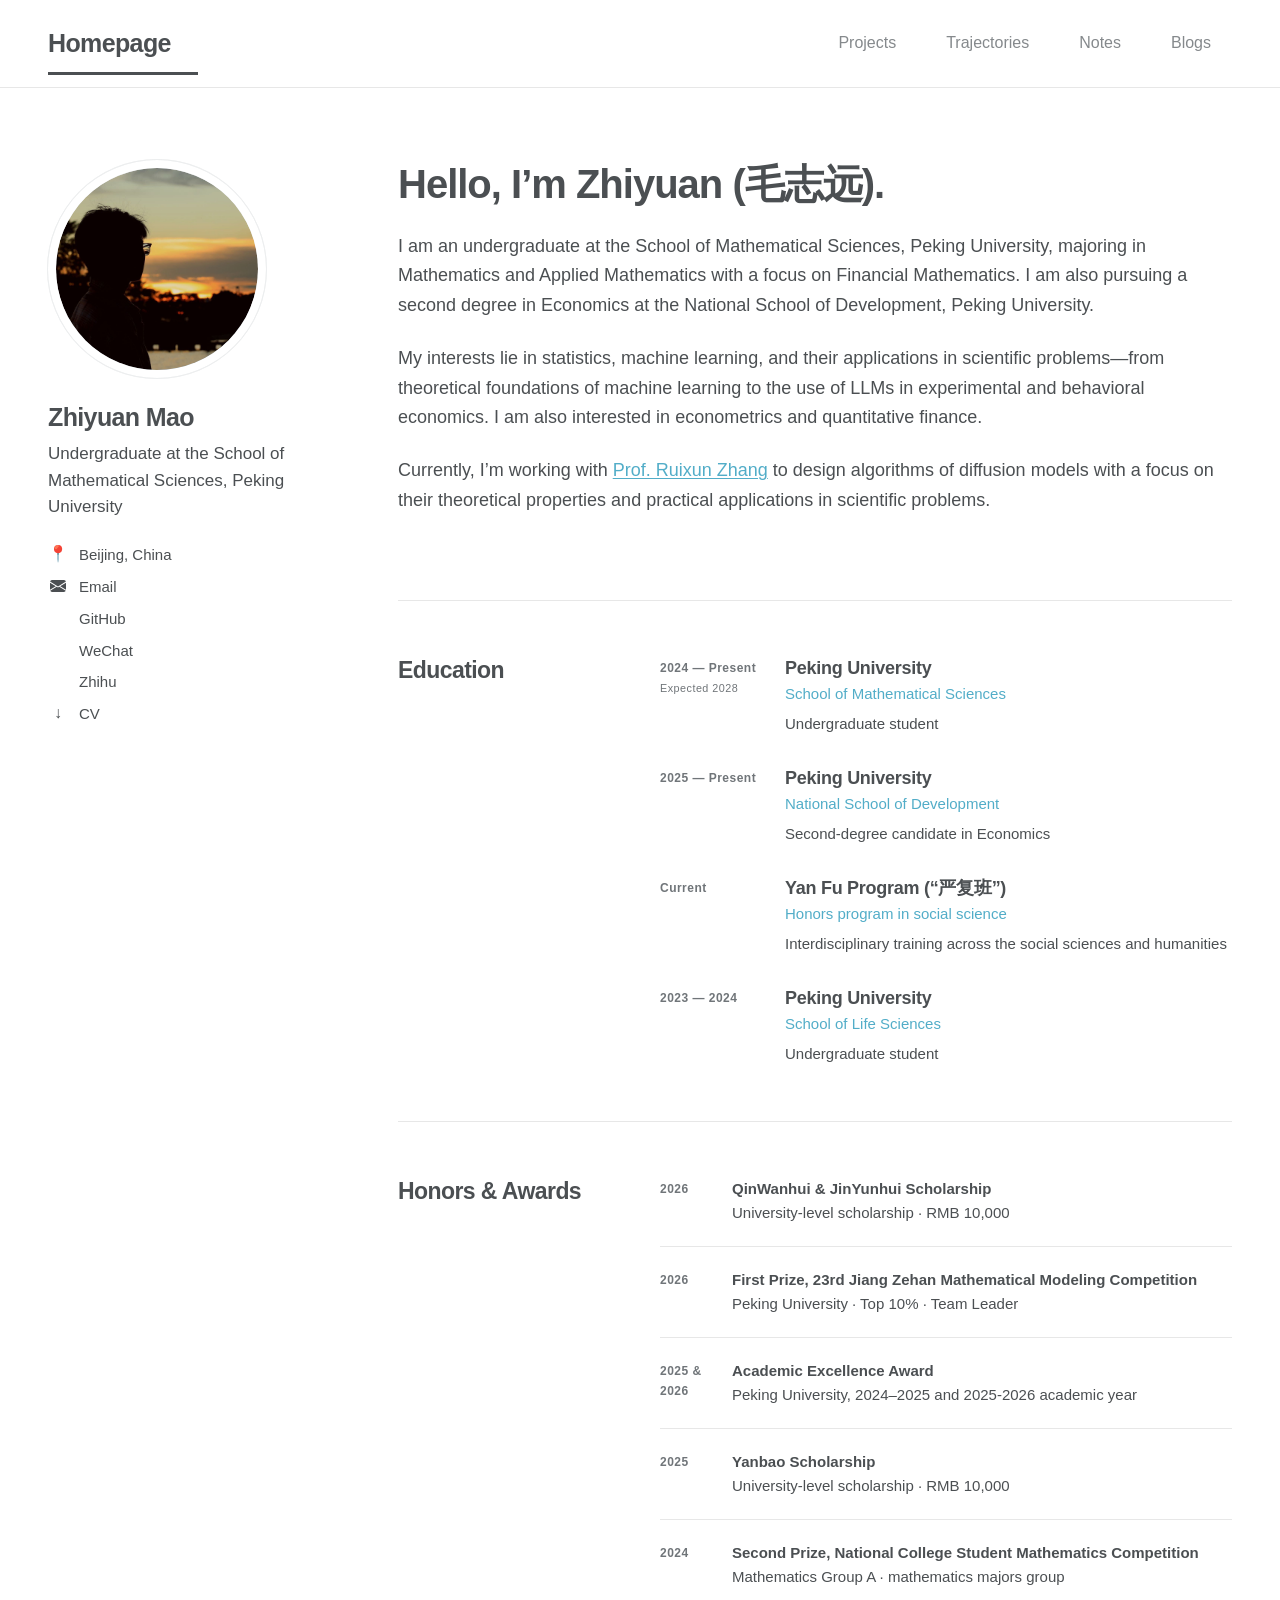
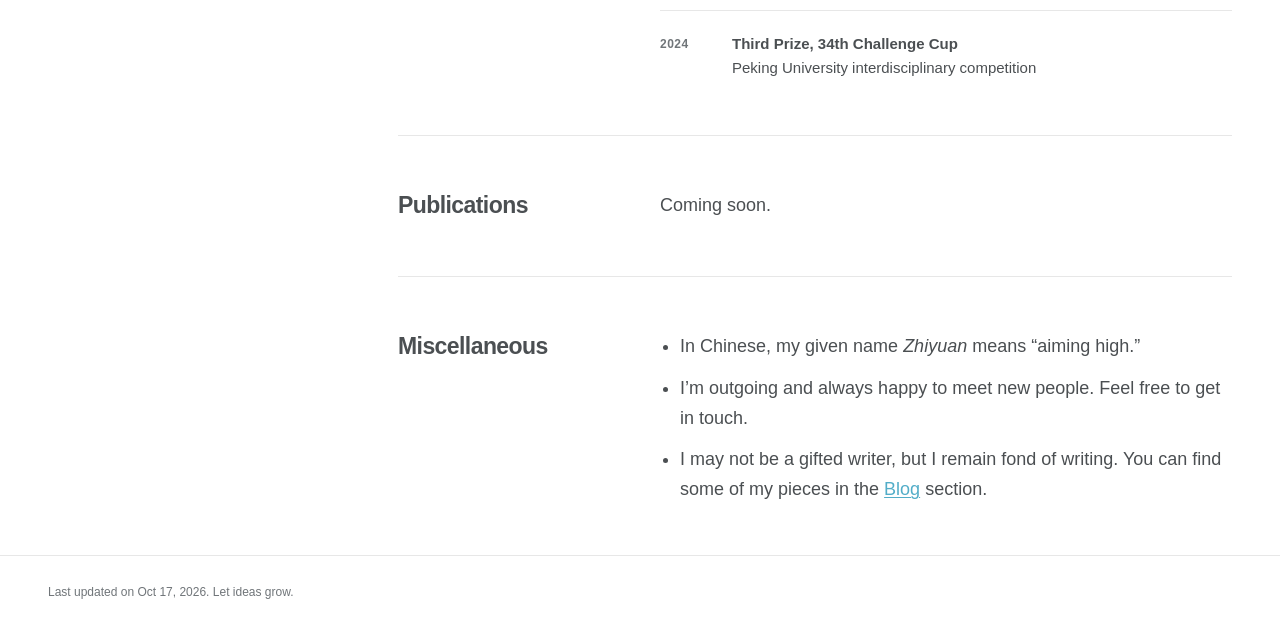
==== commit cd5723e1: "Updated resume and notes list." ====
--- a/index.html
+++ b/index.html
@@ -48,8 +48,8 @@
         <p class="eyebrow">Welcome</p>
         <h2>Hello, I’m Zhiyuan (毛志远).</h2>
         <p>I am an undergraduate at the School of Mathematical Sciences, Peking University, majoring in Mathematics and Applied Mathematics with a focus on Financial Mathematics. I am also pursuing a second degree in Economics at the National School of Development, Peking University.</p>
-        <p>My interests lie in statistics, artificial intelligence, and their applications in social science—from the mathematical foundations of large language models to the use of LLMs in experimental and behavioral economics. I am also interested in econometrics and quantitative finance.</p>
-        <p>Currently, I’m working with <a href="https://szyu123.github.io/zhouyushen/" target="_blank" rel="noreferrer">Prof. Zhouyu Shen</a> to understand how LLMs may introduce algorithmic bias into social science experiments, including simulated surveys and behavioral experiments. We aim to identify and quantify the sources and forms of these biases, and ultimately develop ways to mitigate them.</p>
+        <p>My interests lie in statistics, machine learning, and their applications in scientific problems—from theoretical foundations of machine learning to the use of LLMs in experimental and behavioral economics. I am also interested in econometrics and quantitative finance.</p>
+        <p>Currently, I’m working with <a href="https://ruixunzhang.com/" target="_blank" rel="noreferrer">Prof. Ruixun Zhang</a> to design algorithms of diffusion models with a focus on their theoretical properties and practical applications in scientific problems.</p>
       </section>
 
       <section class="home-section" aria-labelledby="education-title">
@@ -65,8 +65,9 @@
       <section class="home-section" aria-labelledby="honors-title">
         <div class="section-title"><h2 id="honors-title">Honors &amp; Awards</h2></div>
         <ul class="honors-list">
+          <li><span>2026</span><p><strong>QinWanhui & JinYunhui Scholarship</strong><br>University-level scholarship · RMB 10,000</p></li>
           <li><span>2026</span><p><strong>First Prize, 23rd Jiang Zehan Mathematical Modeling Competition</strong><br>Peking University · Top 10% · Team Leader</p></li>
-          <li><span>2025</span><p><strong>Academic Excellence Award</strong><br>Peking University, 2024–2025 academic year</p></li>
+          <li><span>2025 &amp; 2026</span><p><strong>Academic Excellence Award</strong><br>Peking University, 2024–2025 and 2025-2026 academic year</p></li>
           <li><span>2025</span><p><strong>Yanbao Scholarship</strong><br>University-level scholarship · RMB 10,000</p></li>
           <li><span>2024</span><p><strong>Second Prize, National College Student Mathematics Competition</strong><br>Mathematics Group A · mathematics majors group</p></li>
           <li><span>2024</span><p><strong>Third Prize, 34th Challenge Cup</strong><br>Peking University interdisciplinary competition</p></li>
@@ -89,6 +90,6 @@
     </main>
   </div>
   <div class="copy-toast" role="status" aria-live="polite" aria-atomic="true">WeChat ID copied to clipboard.</div>
-  <footer class="site-footer"><p>Last updated on Sep 2, 2026. Let ideas grow.</p></footer>
+  <footer class="site-footer"><p>Last updated on Oct 17, 2026. Let ideas grow.</p></footer>
 </body>
 </html>
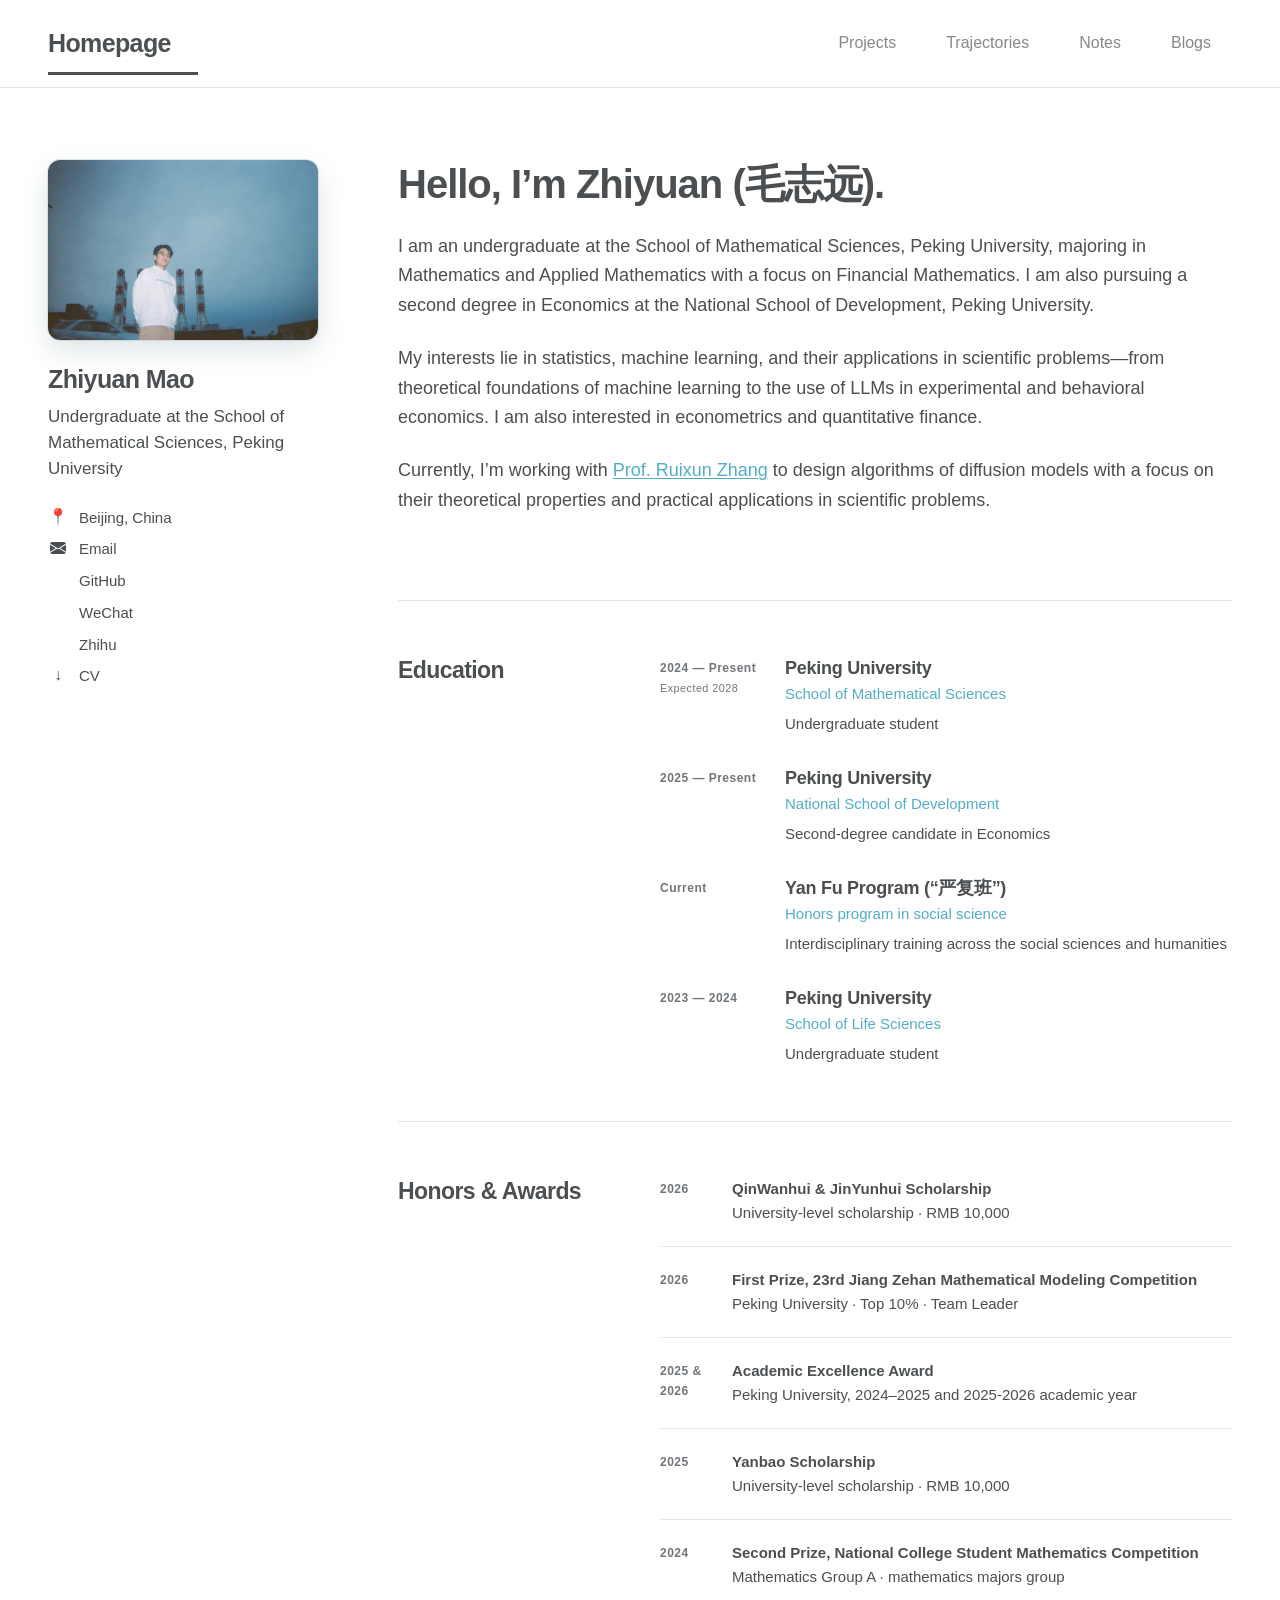
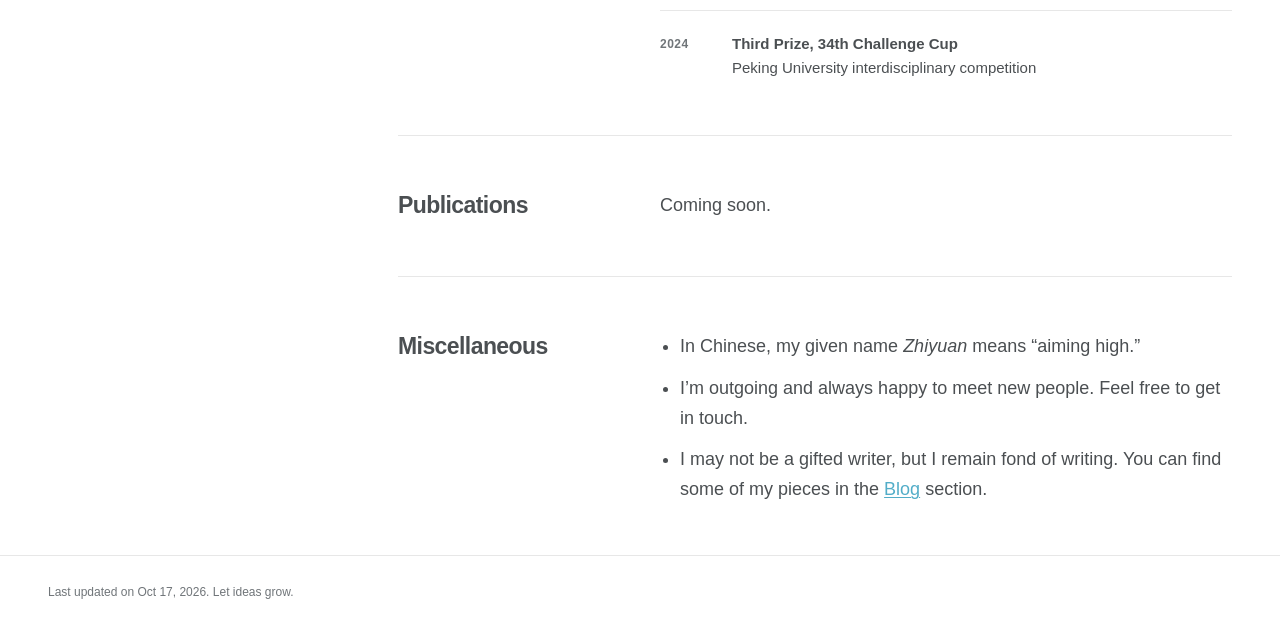
==== commit ac87262f: "Updated profile picture and some details." ====
--- a/index.html
+++ b/index.html
@@ -11,7 +11,7 @@
   <title>Zhiyuan Mao</title>
   <link rel="icon" href="assets/images/site-icon.png" type="image/png">
   <link rel="apple-touch-icon" href="assets/images/site-icon.png">
-  <link rel="stylesheet" href="styles.css?v=6">
+  <link rel="stylesheet" href="styles.css?v=7">
   <script src="script.js" defer></script>
 </head>
 <body data-page="home">
@@ -30,7 +30,7 @@
 
   <div class="page-shell">
     <aside class="profile" aria-label="Profile">
-      <div class="avatar"><img src="assets/images/zhiyuan-sunset.jpg" alt="Zhiyuan Mao at sunset"></div>
+      <div class="avatar"><img src="assets/images/zhiyuan-profile.jpg" alt="Zhiyuan Mao standing outdoors under a blue sky"></div>
       <h1>Zhiyuan Mao</h1>
       <p class="profile-role">Undergraduate at the School of Mathematical Sciences, Peking University</p>
       <ul class="contact-list">
--- a/styles.css
+++ b/styles.css
@@ -295,6 +295,34 @@
   .site-nav a.active::after { right:5px; bottom:7px; left:5px; }
 }
 
+/* Preserve the profile photograph's original cinematic 3:2 composition. */
+.avatar {
+  width:270px;
+  height:auto;
+  aspect-ratio:6330/4228;
+  border:0;
+  border-radius:12px;
+  outline:0;
+  background:#8fb4c7;
+  box-shadow:0 10px 26px rgba(44,78,96,.16),0 0 0 1px rgba(39,73,90,.12);
+}
+.avatar::before,.avatar::after { content:none; }
+.avatar img { border-radius:inherit; object-fit:contain; }
+
+@media (max-width:1100px) {
+  .avatar { width:230px; height:auto; }
+}
+
+@media (max-width:860px) {
+  .profile { grid-template-columns:180px 1fr; }
+  .avatar { width:180px; height:auto; border-radius:9px; }
+}
+
+@media (max-width:620px) {
+  .profile { grid-template-columns:120px 1fr; }
+  .avatar { width:120px; height:auto; border-radius:7px; }
+}
+
 /* Notes — compact academic archive. */
 body[data-page="notes"] .notes-header { padding-bottom:54px; border-bottom:0; }
 .notes-intro,.accent-intro { margin:0; padding:3px 0 3px 25px; border-left:3px solid var(--blue); font-size:20px; line-height:1.65; }
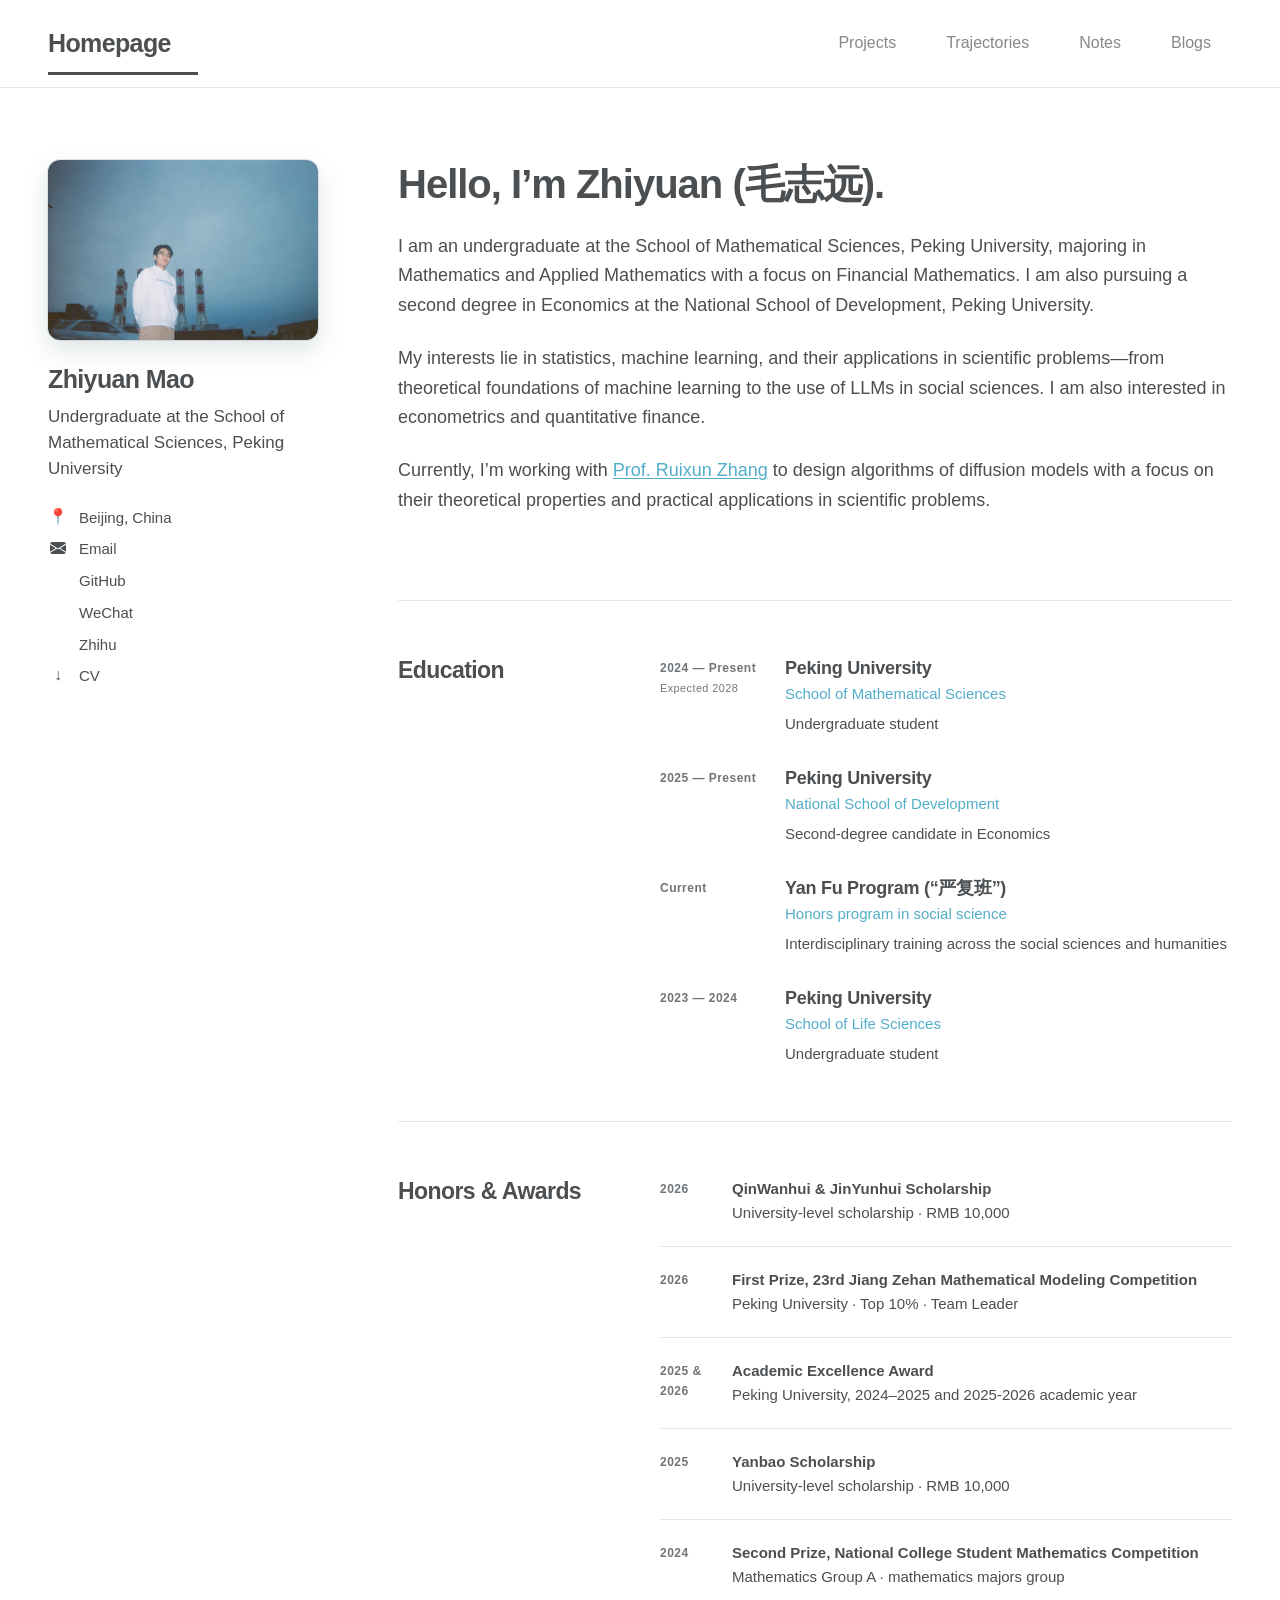
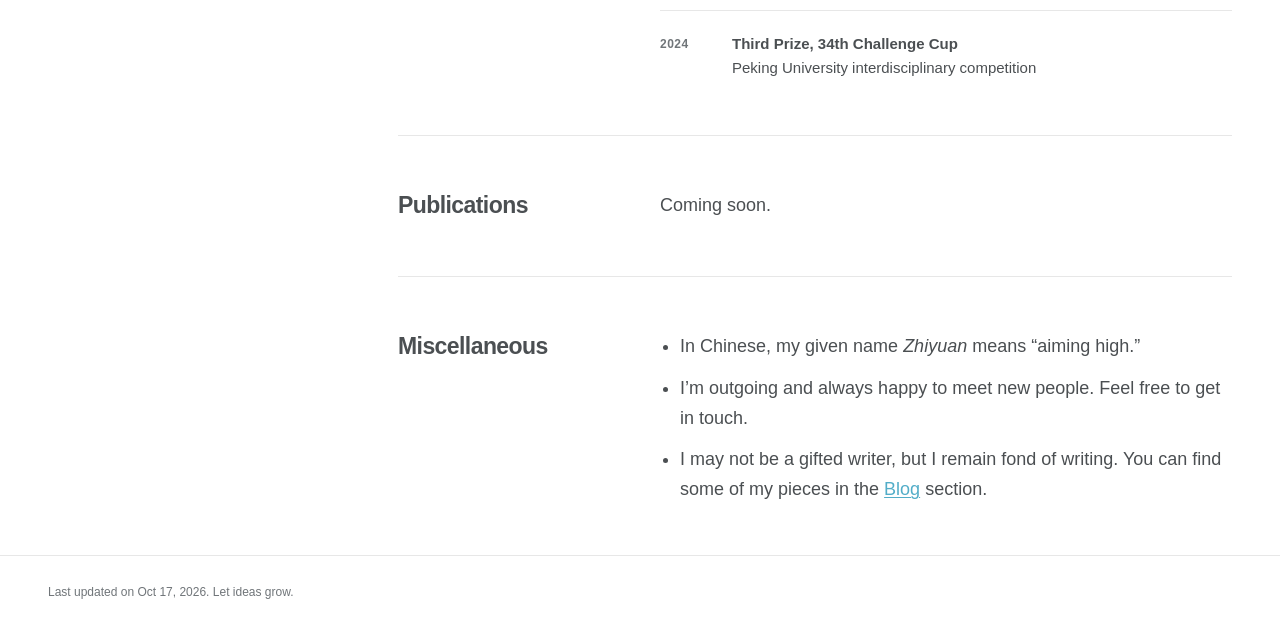
==== commit 33a05fe9: "Modified introduction" ====
--- a/index.html
+++ b/index.html
@@ -48,7 +48,7 @@
         <p class="eyebrow">Welcome</p>
         <h2>Hello, I’m Zhiyuan (毛志远).</h2>
         <p>I am an undergraduate at the School of Mathematical Sciences, Peking University, majoring in Mathematics and Applied Mathematics with a focus on Financial Mathematics. I am also pursuing a second degree in Economics at the National School of Development, Peking University.</p>
-        <p>My interests lie in statistics, machine learning, and their applications in scientific problems—from theoretical foundations of machine learning to the use of LLMs in experimental and behavioral economics. I am also interested in econometrics and quantitative finance.</p>
+        <p>My interests lie in statistics, machine learning, and their applications in scientific problems—from theoretical foundations of machine learning to the use of LLMs in social sciences. I am also interested in econometrics and quantitative finance.</p>
         <p>Currently, I’m working with <a href="https://ruixunzhang.com/" target="_blank" rel="noreferrer">Prof. Ruixun Zhang</a> to design algorithms of diffusion models with a focus on their theoretical properties and practical applications in scientific problems.</p>
       </section>
 
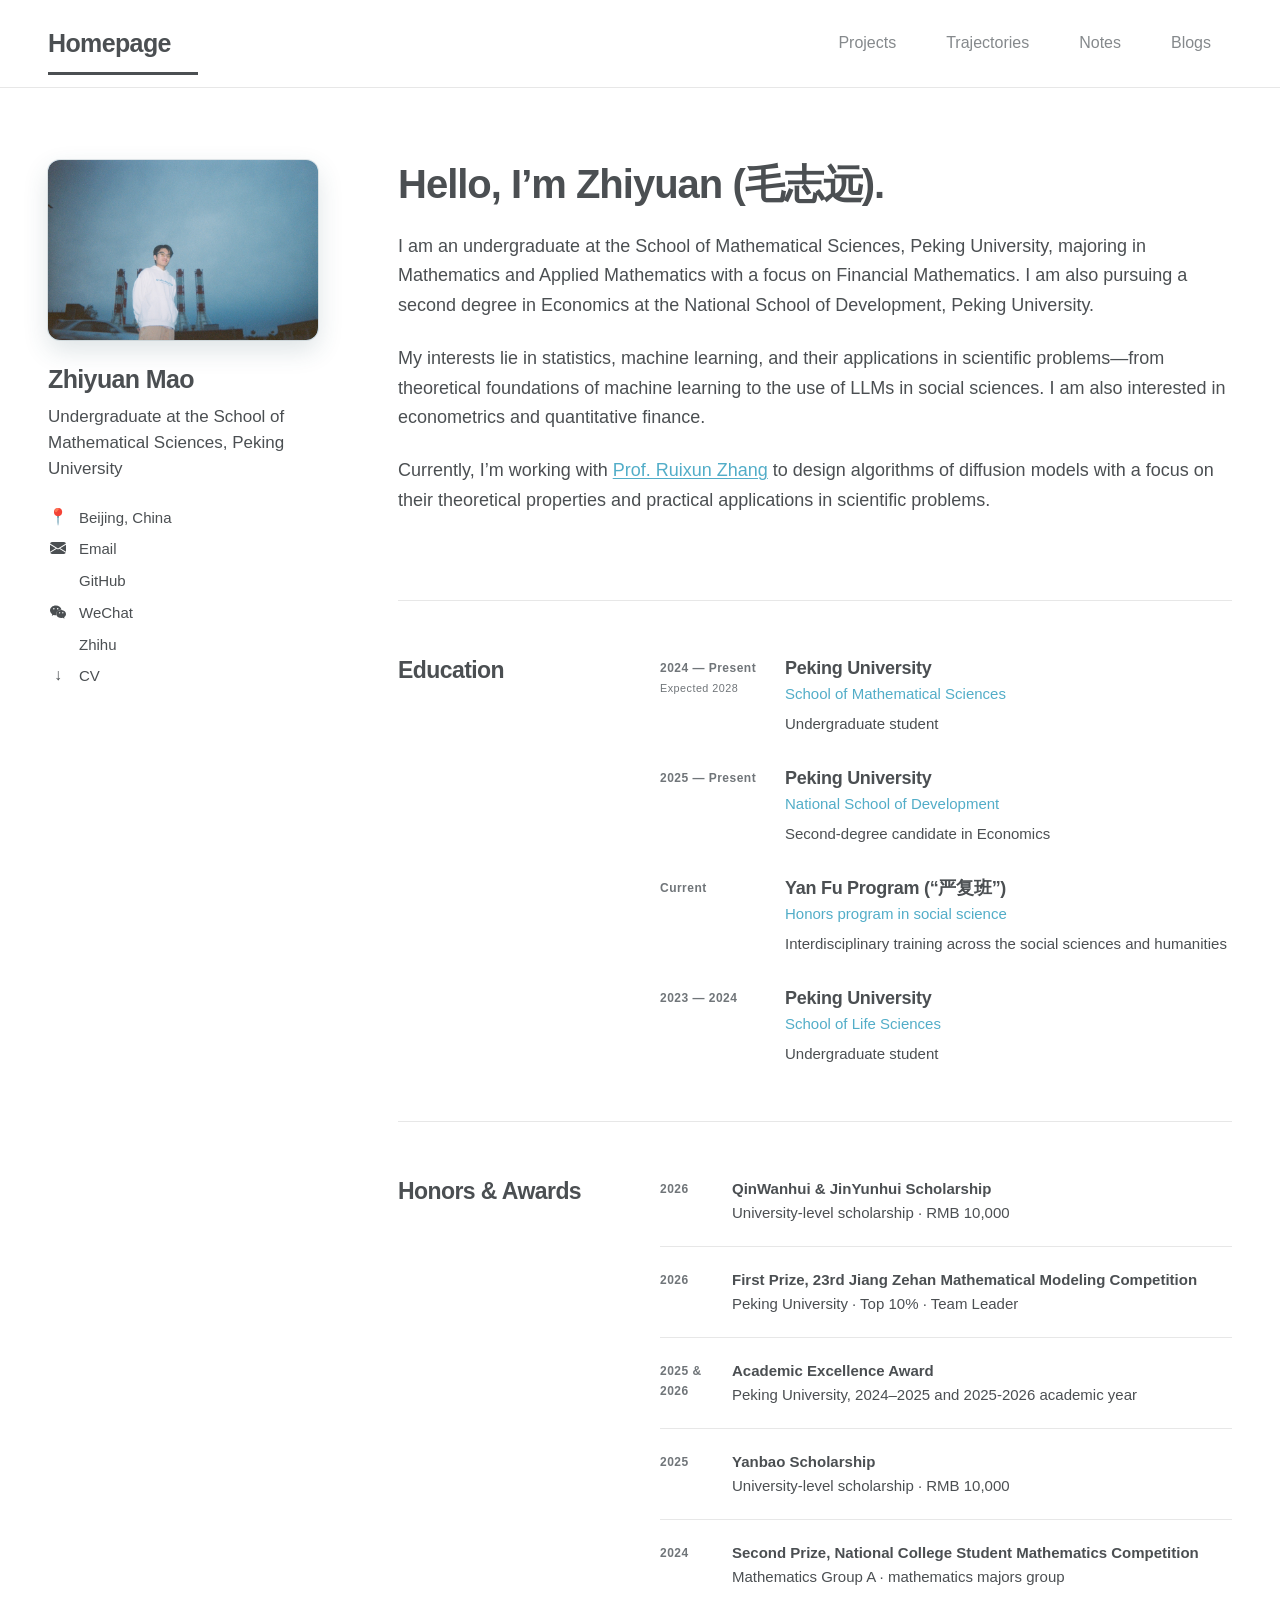
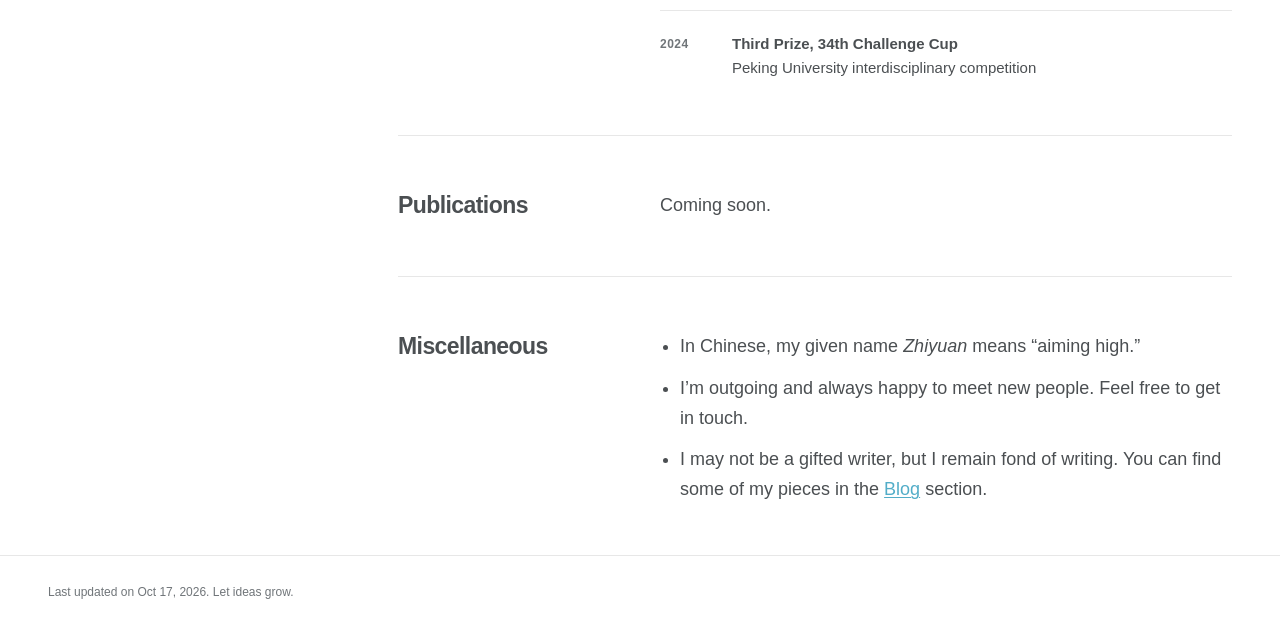
==== commit e8f226ed: "Fix WeChat icon loading" ====
--- a/index.html
+++ b/index.html
@@ -37,7 +37,7 @@
         <li><span class="contact-symbol" aria-hidden="true">📍</span> Beijing, China</li>
         <li><span class="contact-symbol" aria-hidden="true"><img src="assets/images/email.svg" alt=""></span> <a href="mailto:2300012108@stu.pku.edu.cn">Email</a></li>
         <li><span class="contact-symbol" aria-hidden="true"><img src="https://cdn.simpleicons.org/github/4b4f52" alt=""></span> <a href="https://github.com/maozy-leo" target="_blank" rel="noreferrer">GitHub</a></li>
-        <li><span class="contact-symbol" aria-hidden="true"><img src="https://cdn.simpleicons.org/wechat/4b4f52" alt=""></span> <button class="contact-copy" type="button" data-copy="Mzy_2005">WeChat</button></li>
+        <li><span class="contact-symbol" aria-hidden="true"><img src="assets/images/wechat.svg" alt=""></span> <button class="contact-copy" type="button" data-copy="Mzy_2005">WeChat</button></li>
         <li><span class="contact-symbol" aria-hidden="true"><img src="https://cdn.simpleicons.org/zhihu/4b4f52" alt=""></span> <a href="https://www.zhihu.com/people/humble-90-68" target="_blank" rel="noreferrer">Zhihu</a></li>
         <li><span class="contact-symbol" aria-hidden="true">↓</span> <a href="assets/documents/zhiyuan-mao-cv.pdf" target="_blank">CV</a></li>
       </ul>
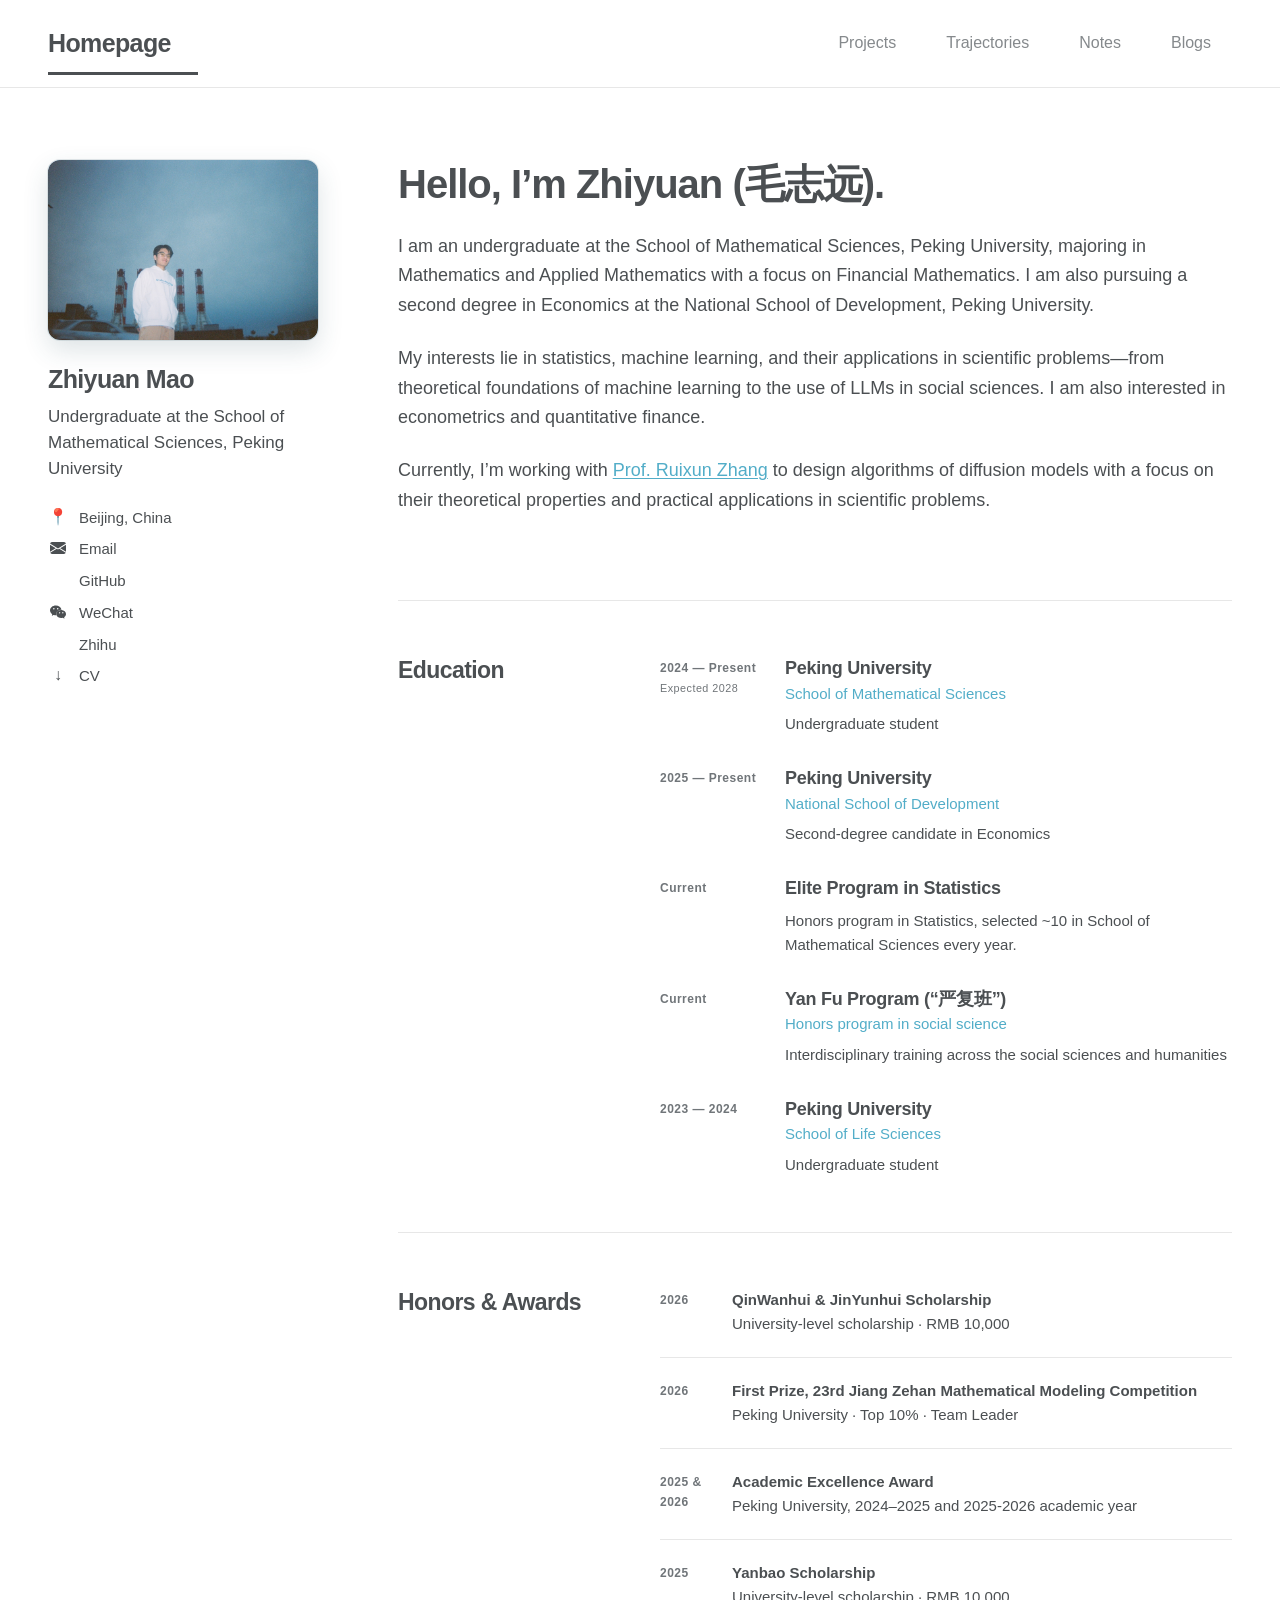
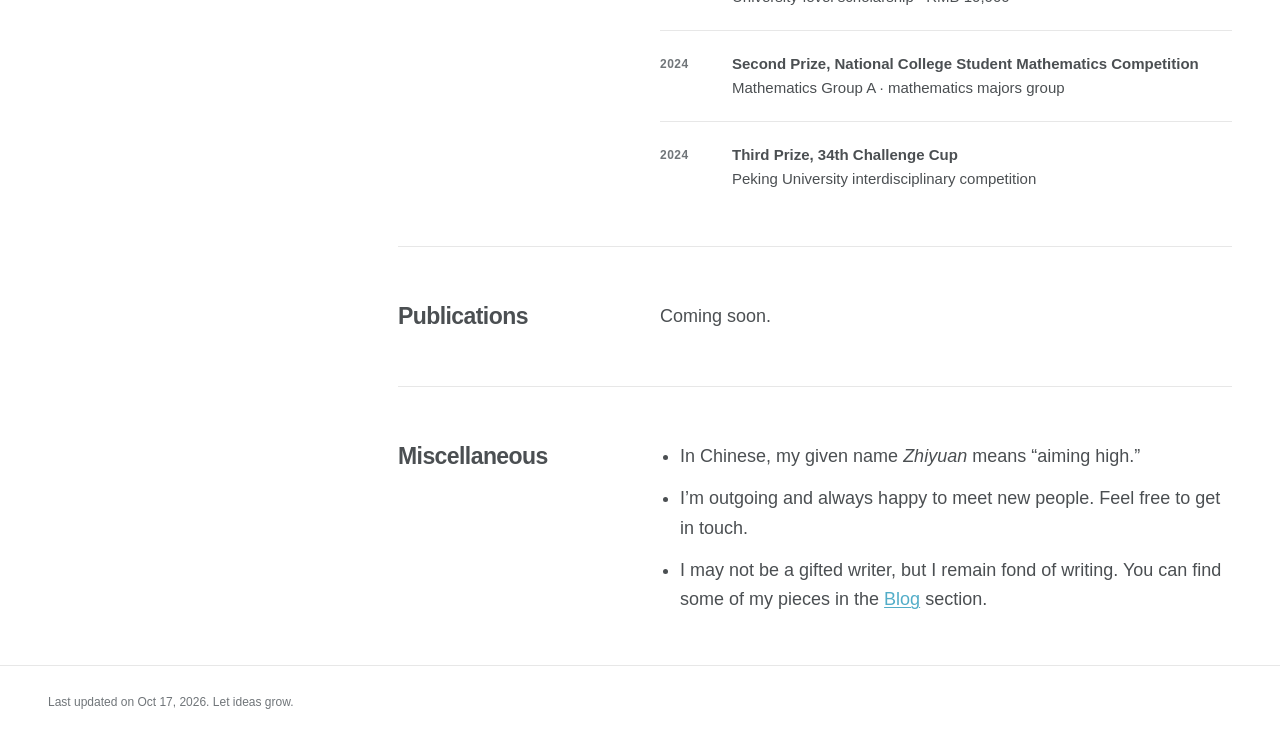
==== commit 162bcb7e: "Updated self introduction" ====
--- a/index.html
+++ b/index.html
@@ -57,6 +57,7 @@
         <div class="timeline">
           <article><time>2024 — Present<br><span class="time-note">Expected 2028</span></time><div><h3>Peking University</h3><p class="meta">School of Mathematical Sciences</p><p>Undergraduate student</p></div></article>
           <article><time>2025 — Present</time><div><h3>Peking University</h3><p class="meta">National School of Development</p><p>Second-degree candidate in Economics</p></div></article>
+          <article><time>Current</time><div><h3>Elite Program in Statistics</h3><p class="meta"></p><p>Honors program in Statistics, selected ~10 in School of Mathematical Sciences every year.</p></div></article>
           <article><time>Current</time><div><h3>Yan Fu Program (“严复班”)</h3><p class="meta">Honors program in social science</p><p>Interdisciplinary training across the social sciences and humanities</p></div></article>
           <article><time>2023 — 2024</time><div><h3>Peking University</h3><p class="meta">School of Life Sciences</p><p>Undergraduate student</p></div></article>
         </div>
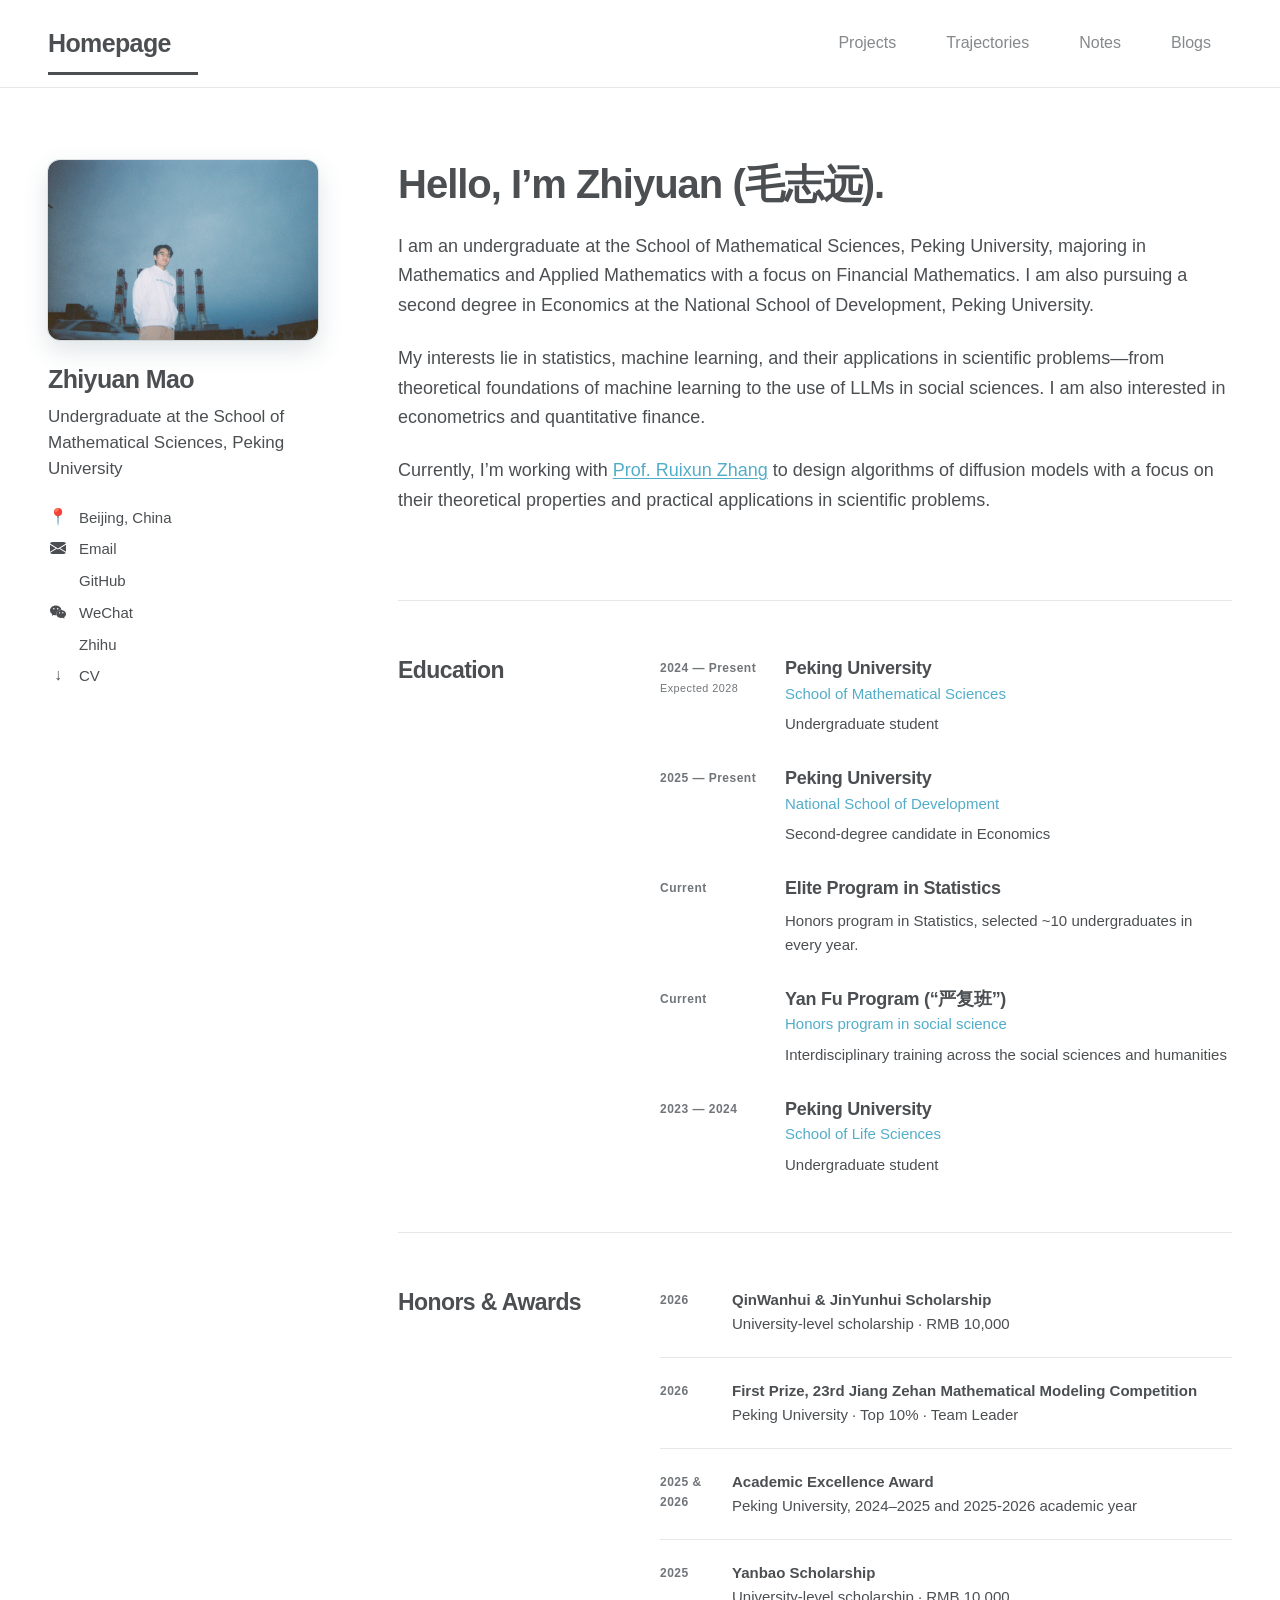
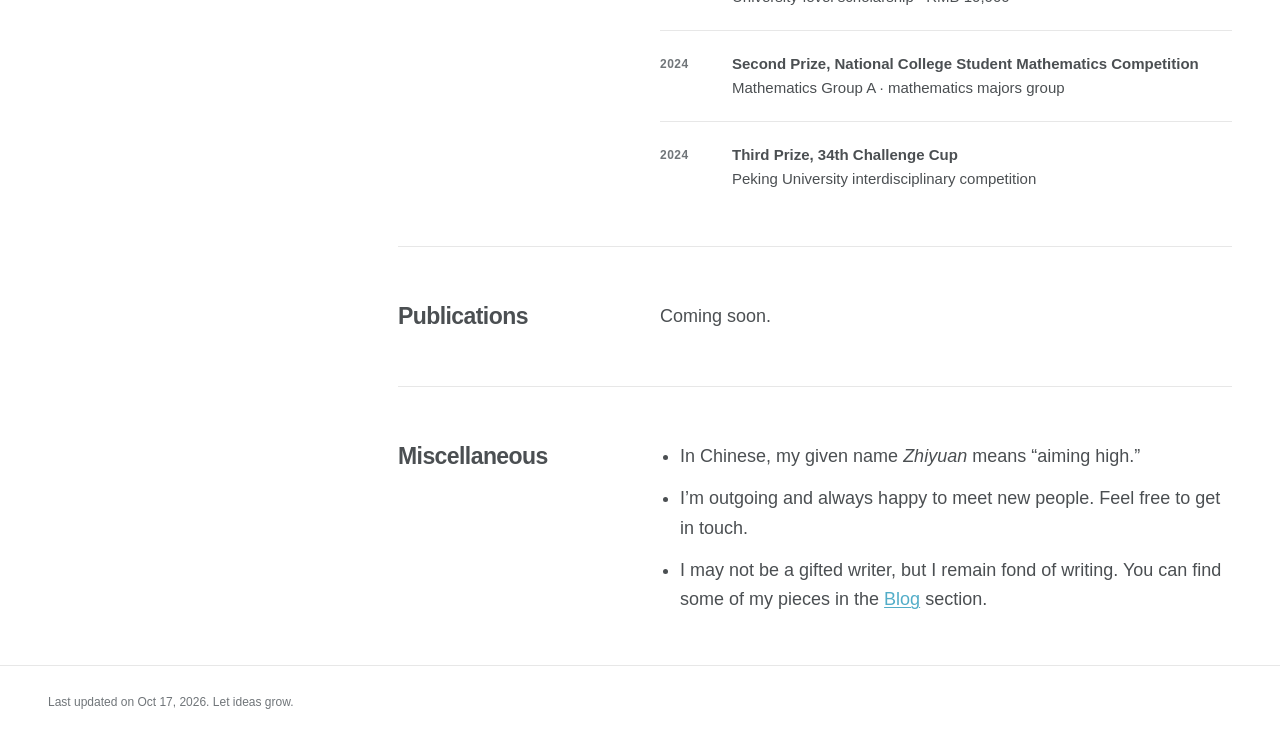
==== commit 2791f2b8: "Updated self introduction" ====
--- a/index.html
+++ b/index.html
@@ -57,7 +57,7 @@
         <div class="timeline">
           <article><time>2024 — Present<br><span class="time-note">Expected 2028</span></time><div><h3>Peking University</h3><p class="meta">School of Mathematical Sciences</p><p>Undergraduate student</p></div></article>
           <article><time>2025 — Present</time><div><h3>Peking University</h3><p class="meta">National School of Development</p><p>Second-degree candidate in Economics</p></div></article>
-          <article><time>Current</time><div><h3>Elite Program in Statistics</h3><p class="meta"></p><p>Honors program in Statistics, selected ~10 in School of Mathematical Sciences every year.</p></div></article>
+          <article><time>Current</time><div><h3>Elite Program in Statistics</h3><p class="meta"></p><p>Honors program in Statistics, selected ~10 undergraduates in every year.</p></div></article>
           <article><time>Current</time><div><h3>Yan Fu Program (“严复班”)</h3><p class="meta">Honors program in social science</p><p>Interdisciplinary training across the social sciences and humanities</p></div></article>
           <article><time>2023 — 2024</time><div><h3>Peking University</h3><p class="meta">School of Life Sciences</p><p>Undergraduate student</p></div></article>
         </div>
